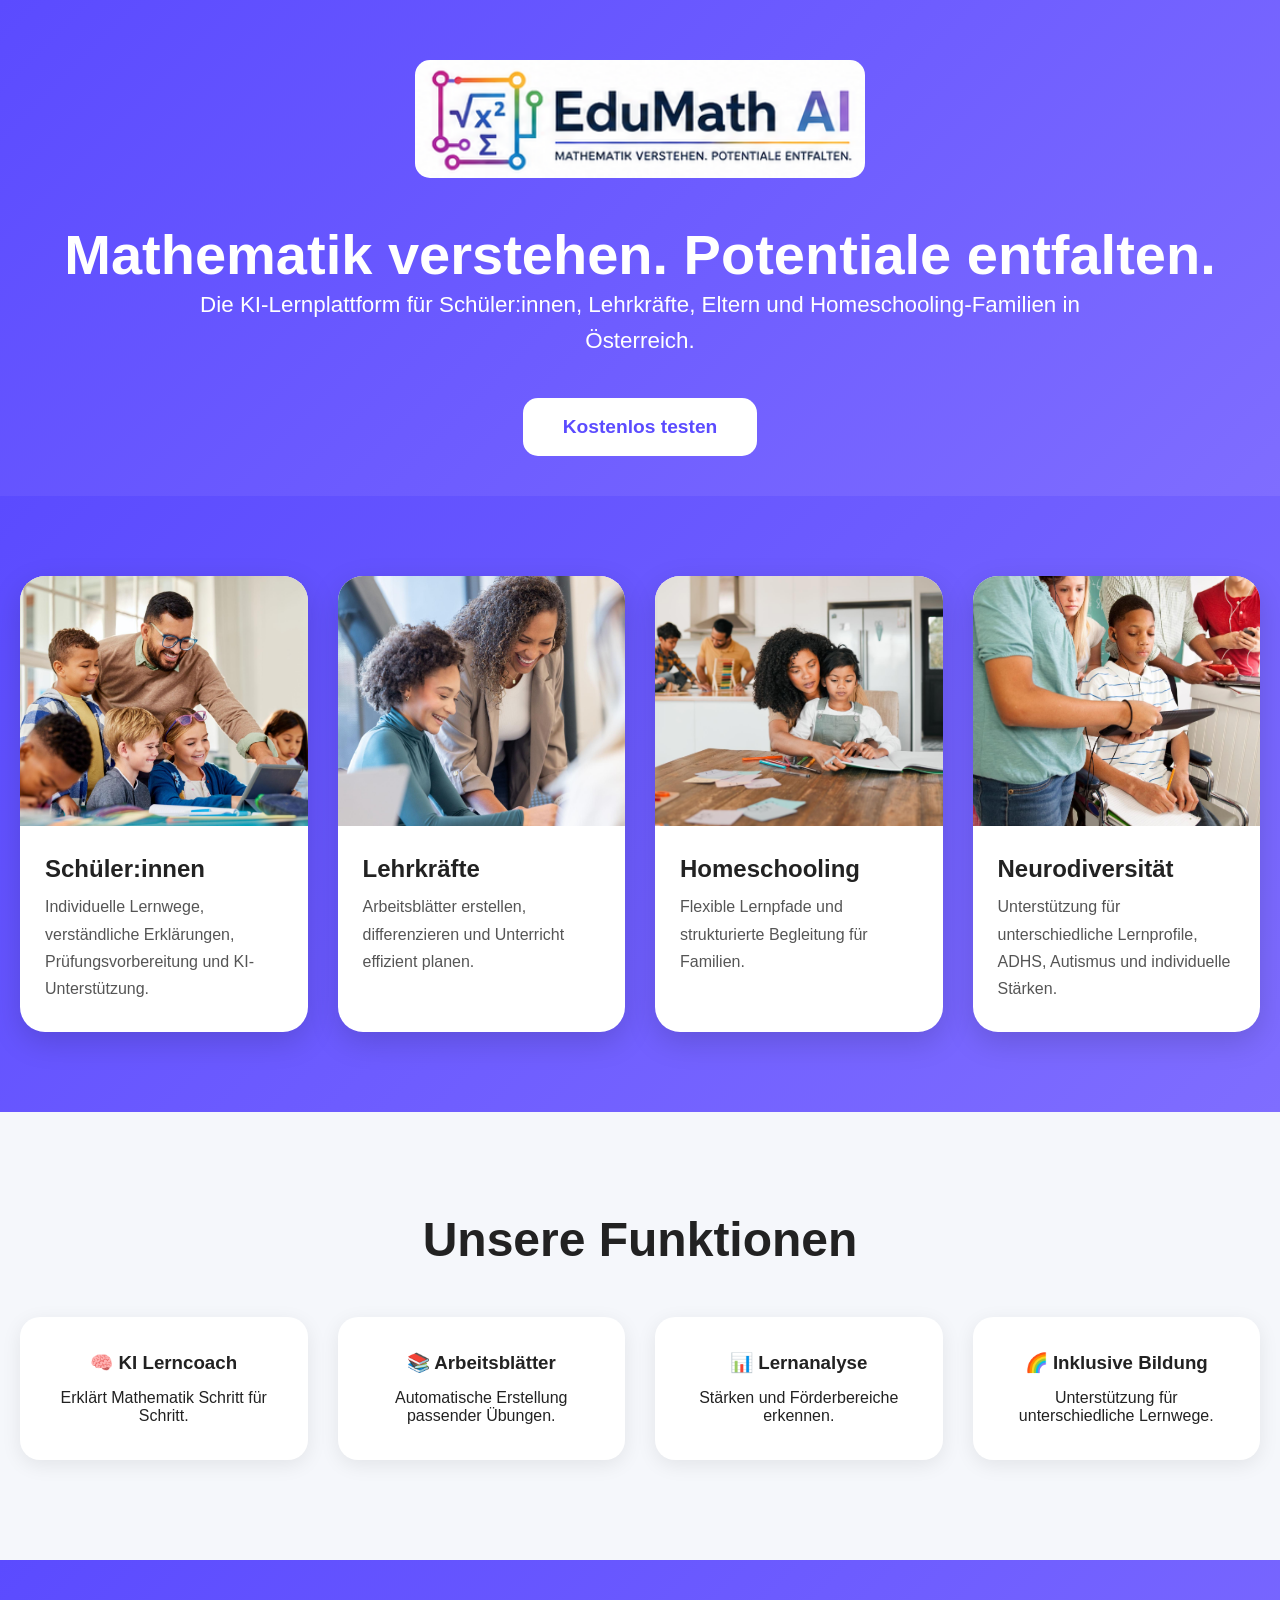
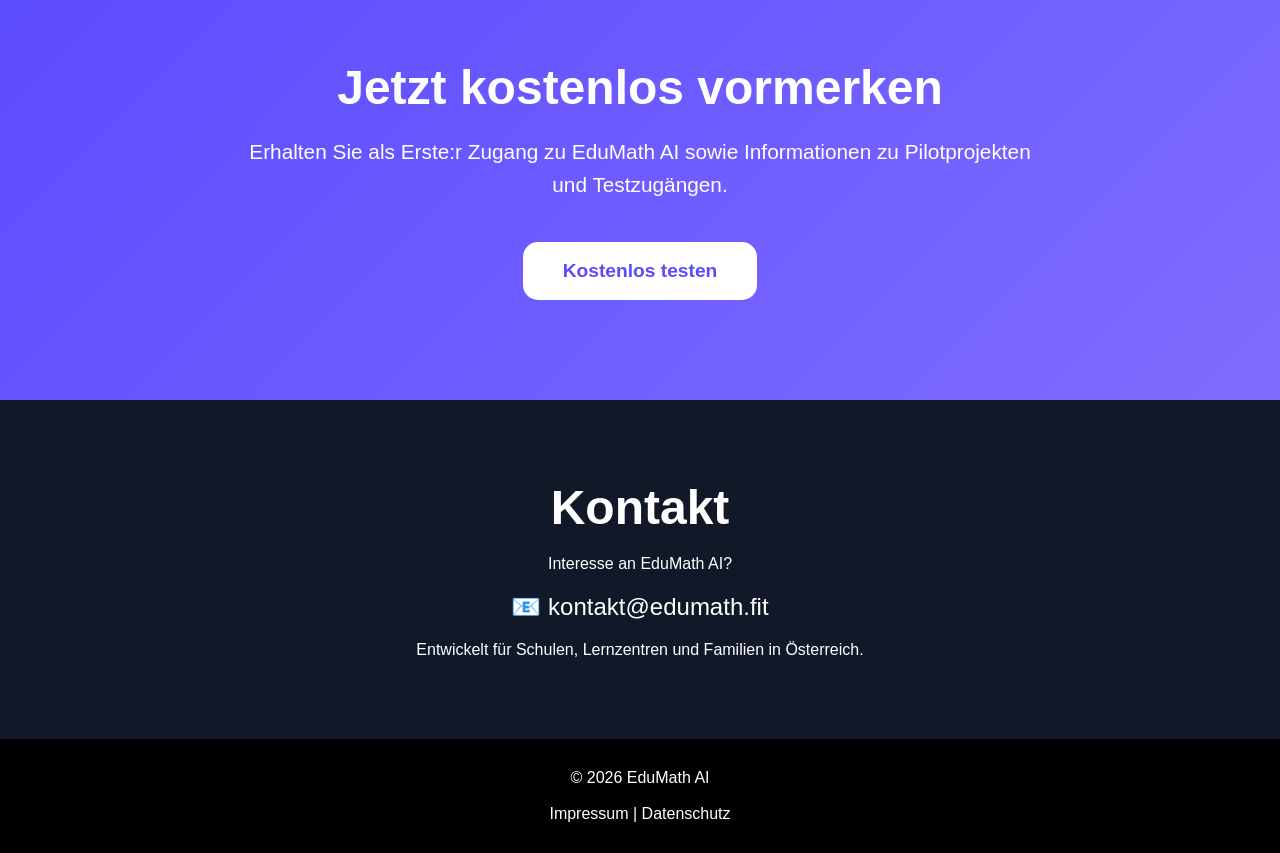
==== index.html @ c738f291 "Add CTA styles to index.html Add styles for call-to-action section with gradient background." ====
<!DOCTYPE html>
<html lang="de">
<head>
<meta charset="UTF-8">
<meta name="viewport" content="width=device-width, initial-scale=1.0">

<title>EduMath AI</title>

<style>
*{
margin:0;
padding:0;
box-sizing:border-box;
}

body{
font-family:Arial,sans-serif;
background:#f5f7fb;
color:#222;
}
<nav class="navbar">
<div class="nav-logo">EduMath AI</div>

<div class="nav-links">
<a href="#zielgruppen">Zielgruppen</a>
<a href="#funktionen">Funktionen</a>
<a href="#kontakt">Kontakt</a>
</div>
</nav>
  .navbar{
position:sticky;
top:0;
z-index:1000;
display:flex;
justify-content:space-between;
align-items:center;
padding:20px 40px;
background:white;
box-shadow:0 2px 10px rgba(0,0,0,.08);
}

.nav-logo{
font-size:1.5rem;
font-weight:bold;
color:#5b4bff;
}

.nav-links{
display:flex;
gap:30px;
}

.nav-links a{
text-decoration:none;
color:#222;
font-weight:bold;
}

.nav-links a:hover{
color:#5b4bff;
}
.hero{
background:linear-gradient(135deg,#5b4bff,#7f6dff);
padding:60px 20px 40px;
text-align:center;
color:white;
}

.hero img{
max-width:450px;
width:80%;
margin-bottom:40px;
border-radius:15px;
}

.hero h1{
    font-size:3.5rem;
    max-width:1200px;
    margin:auto;
}

.hero p{
font-size:1.4rem;
max-width:900px;
margin:auto;
margin-bottom:40px;
line-height:1.6;
}

.button{
display:inline-block;
background:white;
color:#5b4bff;
padding:18px 40px;
border-radius:15px;
text-decoration:none;
font-weight:bold;
font-size:1.2rem;
}

.audiences{
background:linear-gradient(135deg,#5b4bff,#7f6dff);
padding:80px 20px;
}

.audiences h2{
text-align:center;
color:white;
font-size:3rem;
margin-bottom:50px;
}

.audience-grid{
display:grid;
grid-template-columns:repeat(auto-fit,minmax(280px,1fr));
gap:30px;
max-width:1400px;
margin:auto;
}

.card{
background:white;
border-radius:25px;
overflow:hidden;
box-shadow:0 10px 30px rgba(0,0,0,.15);
}

.card img{
width:100%;
height:250px;
object-fit:cover;
}

.card h3{
padding:25px 25px 10px;
font-size:1.5rem;
}

.card p{
padding:0 25px 30px;
line-height:1.7;
color:#555;
}

.features{
padding:100px 20px;
max-width:1400px;
margin:auto;
}

.features h2{
text-align:center;
font-size:3rem;
margin-bottom:50px;
}

.feature-grid{
display:grid;
grid-template-columns:repeat(auto-fit,minmax(250px,1fr));
gap:30px;
}

.feature{
background:white;
padding:35px;
border-radius:20px;
box-shadow:0 5px 20px rgba(0,0,0,.08);
text-align:center;
}

.feature h3{
margin-bottom:15px;
}
.cta{
background:linear-gradient(135deg,#5b4bff,#7f6dff);
padding:100px 20px;
text-align:center;
color:white;
}

.cta h2{
font-size:3rem;
margin-bottom:20px;
}

.cta p{
max-width:800px;
margin:auto;
margin-bottom:40px;
font-size:1.3rem;
line-height:1.6;
}
.contact{
background:#111827;
color:white;
padding:80px 20px;
text-align:center;
}

.contact h2{
font-size:3rem;
margin-bottom:20px;
}

footer{
background:black;
color:white;
text-align:center;
padding:30px;
}
</style>

</head>

<body>

<section class="hero">

<img src="logo.png" alt="EduMath AI">

<h1>Mathematik verstehen. Potentiale entfalten.</h1>

<p>
Die KI-Lernplattform für Schüler:innen, Lehrkräfte,
Eltern und Homeschooling-Familien in Österreich.
</p>

<a href="#" class="button">
Kostenlos testen
</a>

</section>

<section id="zielgruppen" class="audiences">

<div class="audience-grid">

<div class="card">
<img src="students.jpg" alt="">
<h3>Schüler:innen</h3>
<p>
Individuelle Lernwege, verständliche Erklärungen,
Prüfungsvorbereitung und KI-Unterstützung.
</p>
</div>

<div class="card">
<img src="teacher.jpg" alt="">
<h3>Lehrkräfte</h3>
<p>
Arbeitsblätter erstellen, differenzieren und
Unterricht effizient planen.
</p>
</div>

<div class="card">
<img src="homeschool.jpg" alt="">
<h3>Homeschooling</h3>
<p>
Flexible Lernpfade und strukturierte Begleitung
für Familien.
</p>
</div>

<div class="card">
<img src="neurodiversity.jpg" alt="">
<h3>Neurodiversität</h3>
<p>
Unterstützung für unterschiedliche Lernprofile,
ADHS, Autismus und individuelle Stärken.
</p>
</div>

</div>

</section>

<section class="features">

<h2>Unsere Funktionen</h2>

<div class="feature-grid">

<div class="feature">
<h3>🧠 KI Lerncoach</h3>
<p>
Erklärt Mathematik Schritt für Schritt.
</p>
</div>

<div class="feature">
<h3>📚 Arbeitsblätter</h3>
<p>
Automatische Erstellung passender Übungen.
</p>
</div>

<div class="feature">
<h3>📊 Lernanalyse</h3>
<p>
Stärken und Förderbereiche erkennen.
</p>
</div>

<div class="feature">
<h3>🌈 Inklusive Bildung</h3>
<p>
Unterstützung für unterschiedliche Lernwege.
</p>
</div>

</div>

</section>

</section>

<section class="cta">

<h2>Jetzt kostenlos vormerken</h2>

<p>
Erhalten Sie als Erste:r Zugang zu EduMath AI sowie Informationen zu Pilotprojekten und Testzugängen.
</p>

<a href="mailto:kontakt@edumath.fit" class="button">
Kostenlos testen
</a>

</section>

<section class="contact">

<h2>Kontakt</h2>

<p>
Interesse an EduMath AI?
</p>

<p style="margin-top:20px;font-size:1.5rem;">
📧 kontakt@edumath.fit
</p>

<p style="margin-top:20px;">
Entwickelt für Schulen, Lernzentren und Familien in Österreich.
</p>

</section>

<footer>

<p>© 2026 EduMath AI</p>

<br>

<p>
Impressum | Datenschutz
</p>

</footer>
</body>
</html>
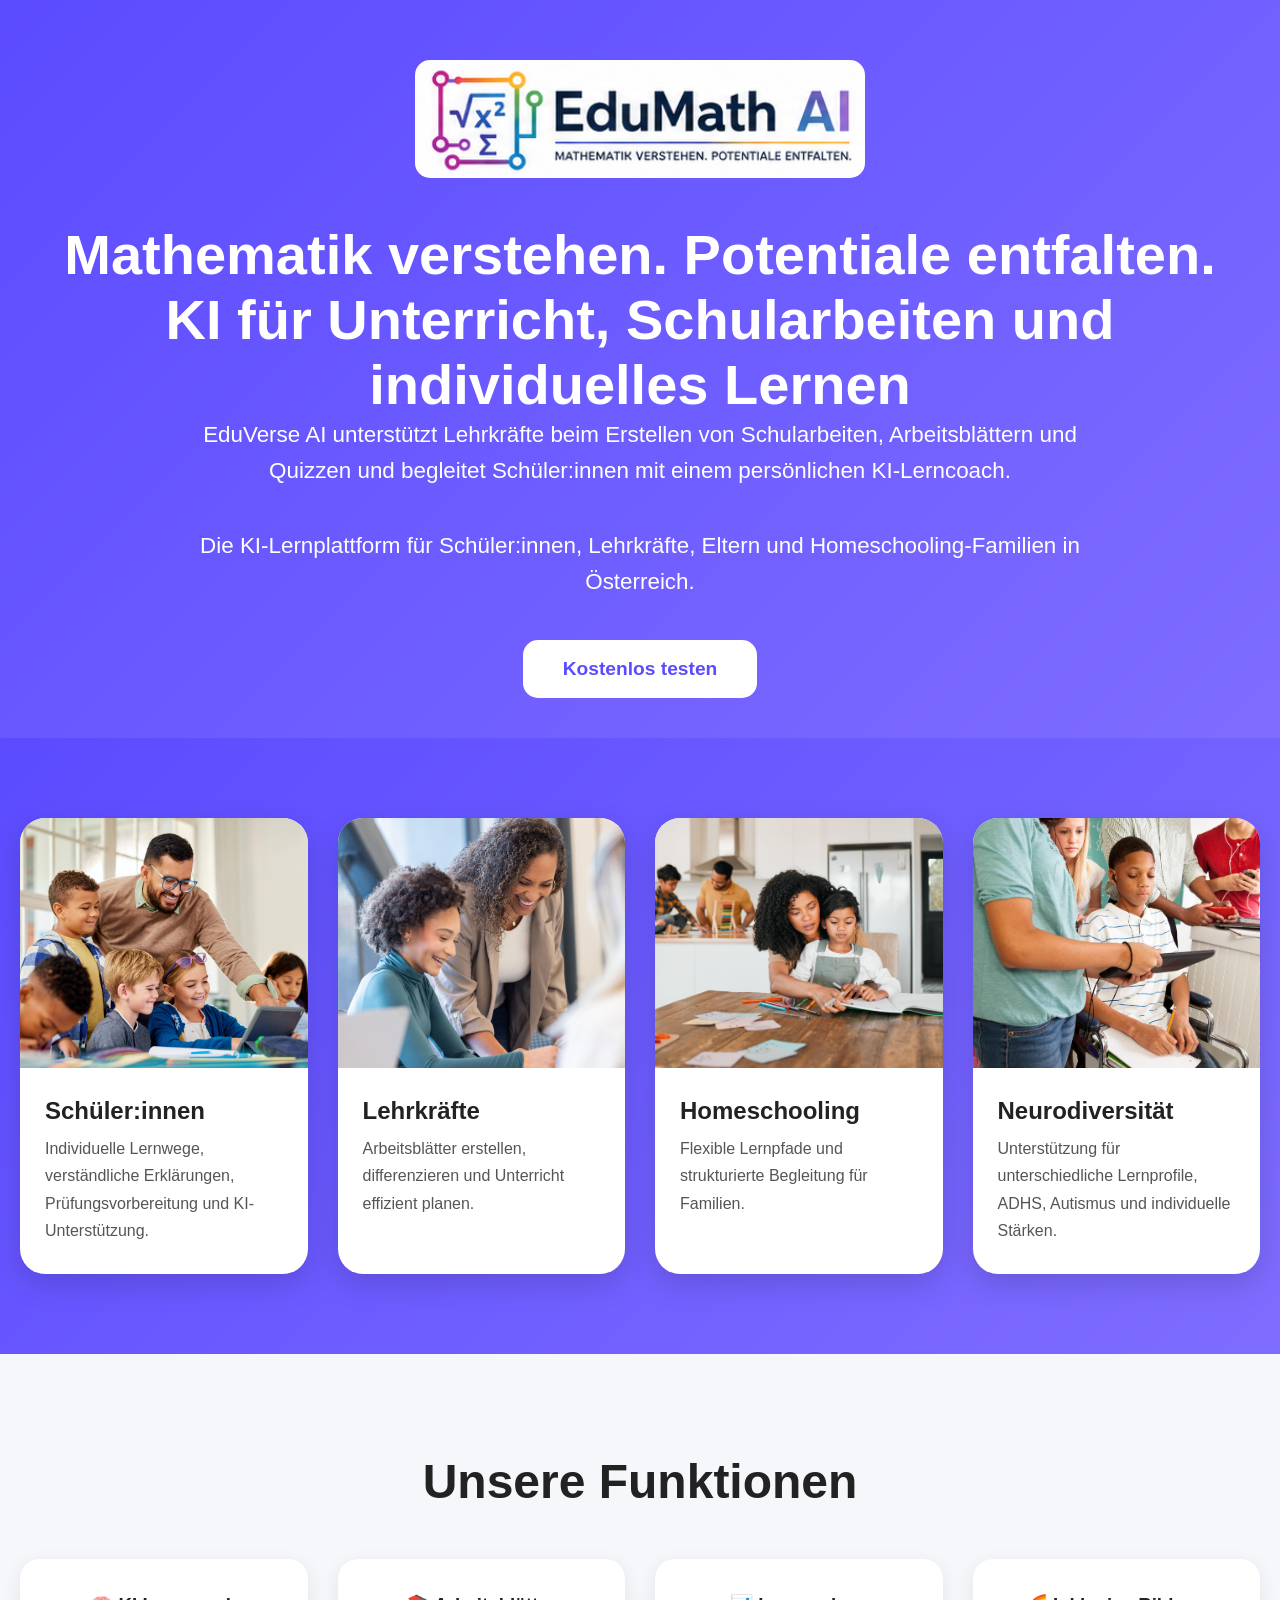
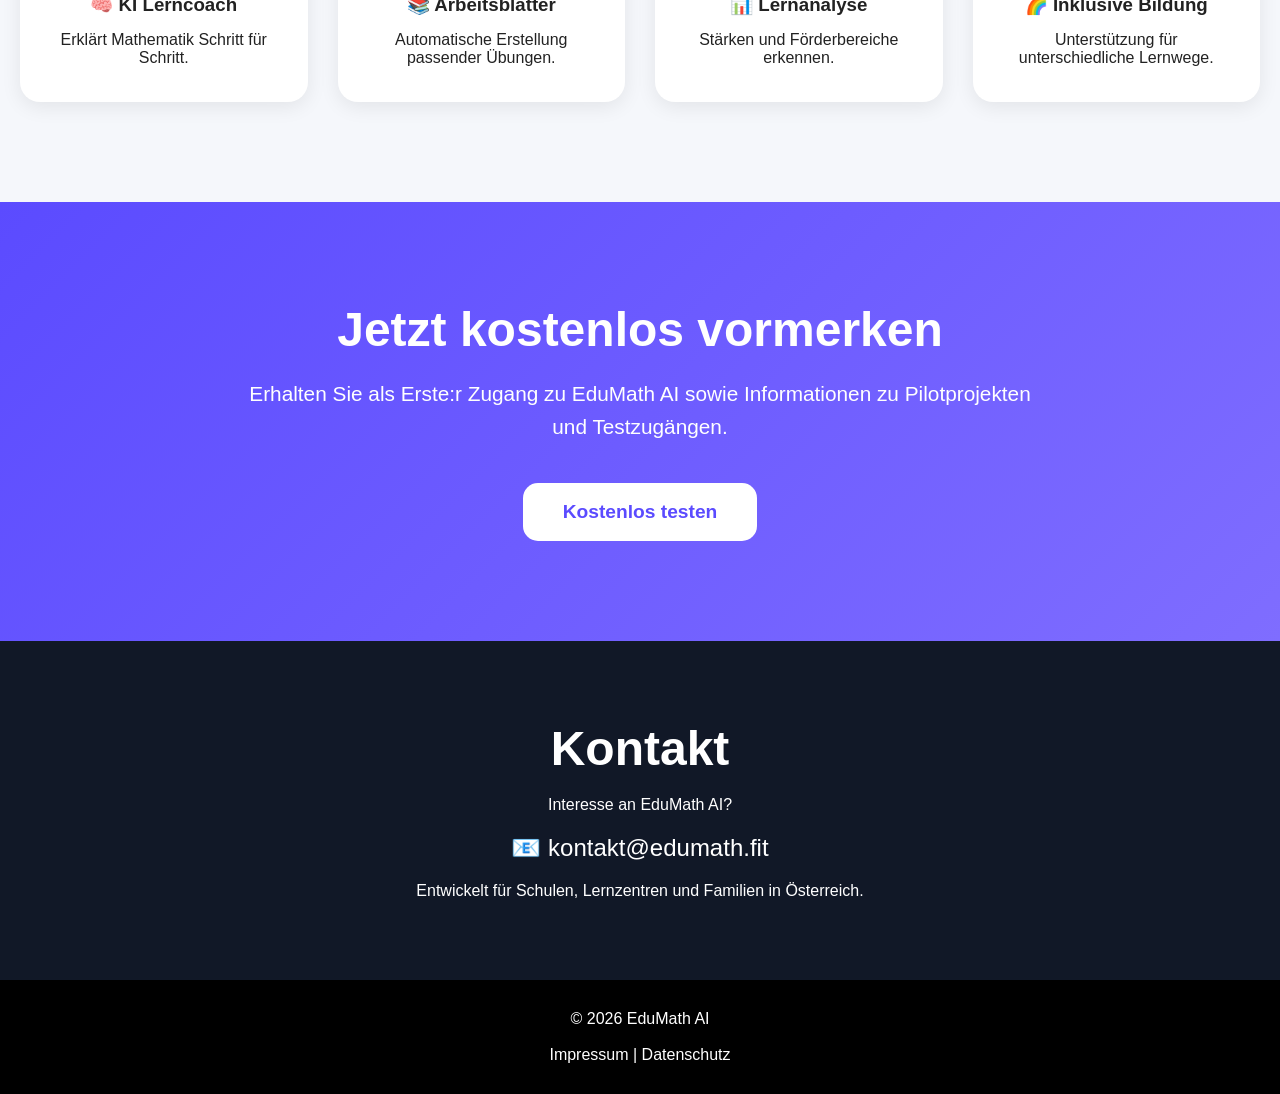
==== commit 67ff662a: "Enhance content in index.html for EduVerse AI Added additional headings and paragraphs to describe E" ====
--- a/index.html
+++ b/index.html
@@ -219,7 +219,13 @@
 <img src="logo.png" alt="EduMath AI">
 
 <h1>Mathematik verstehen. Potentiale entfalten.</h1>
-
+<h1>KI für Unterricht, Schularbeiten und individuelles Lernen</h1>
+
+<p>
+EduVerse AI unterstützt Lehrkräfte beim Erstellen von
+Schularbeiten, Arbeitsblättern und Quizzen und begleitet
+Schüler:innen mit einem persönlichen KI-Lerncoach.
+</p>
 <p>
 Die KI-Lernplattform für Schüler:innen, Lehrkräfte,
 Eltern und Homeschooling-Familien in Österreich.
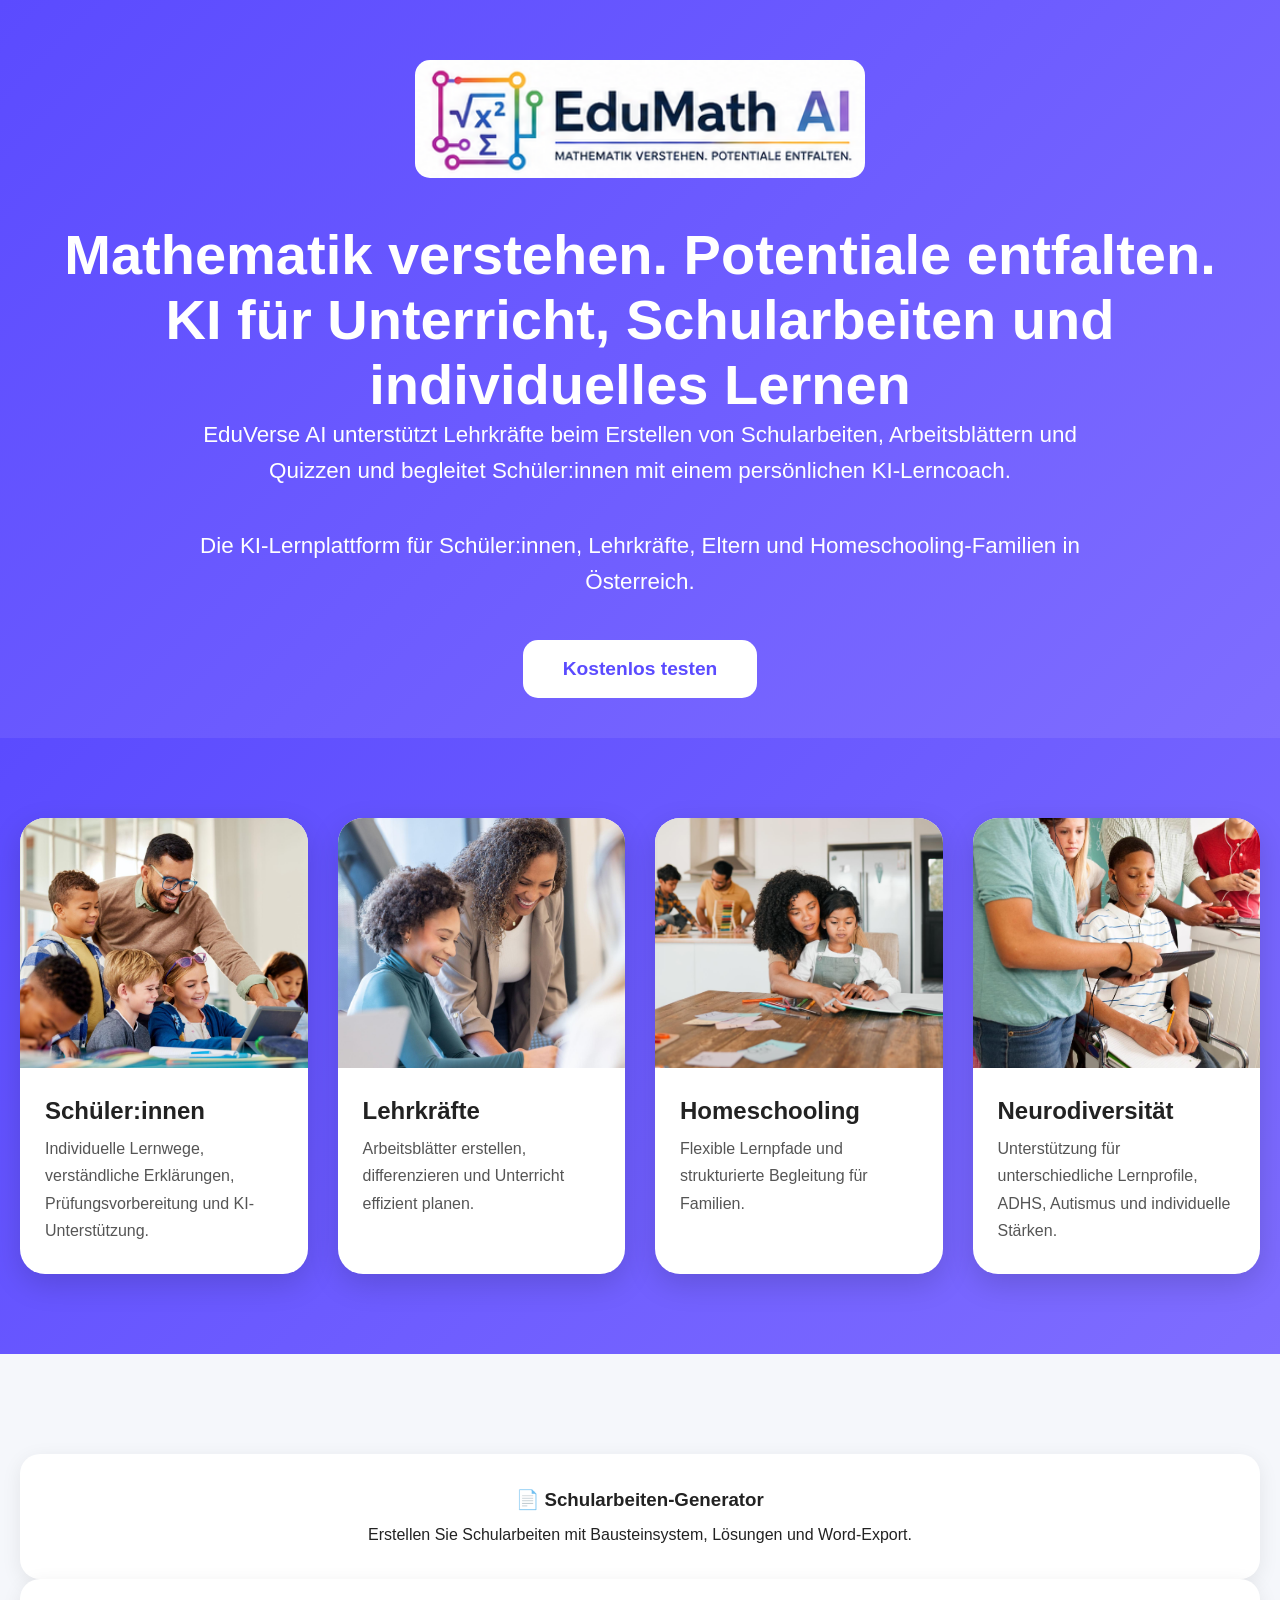
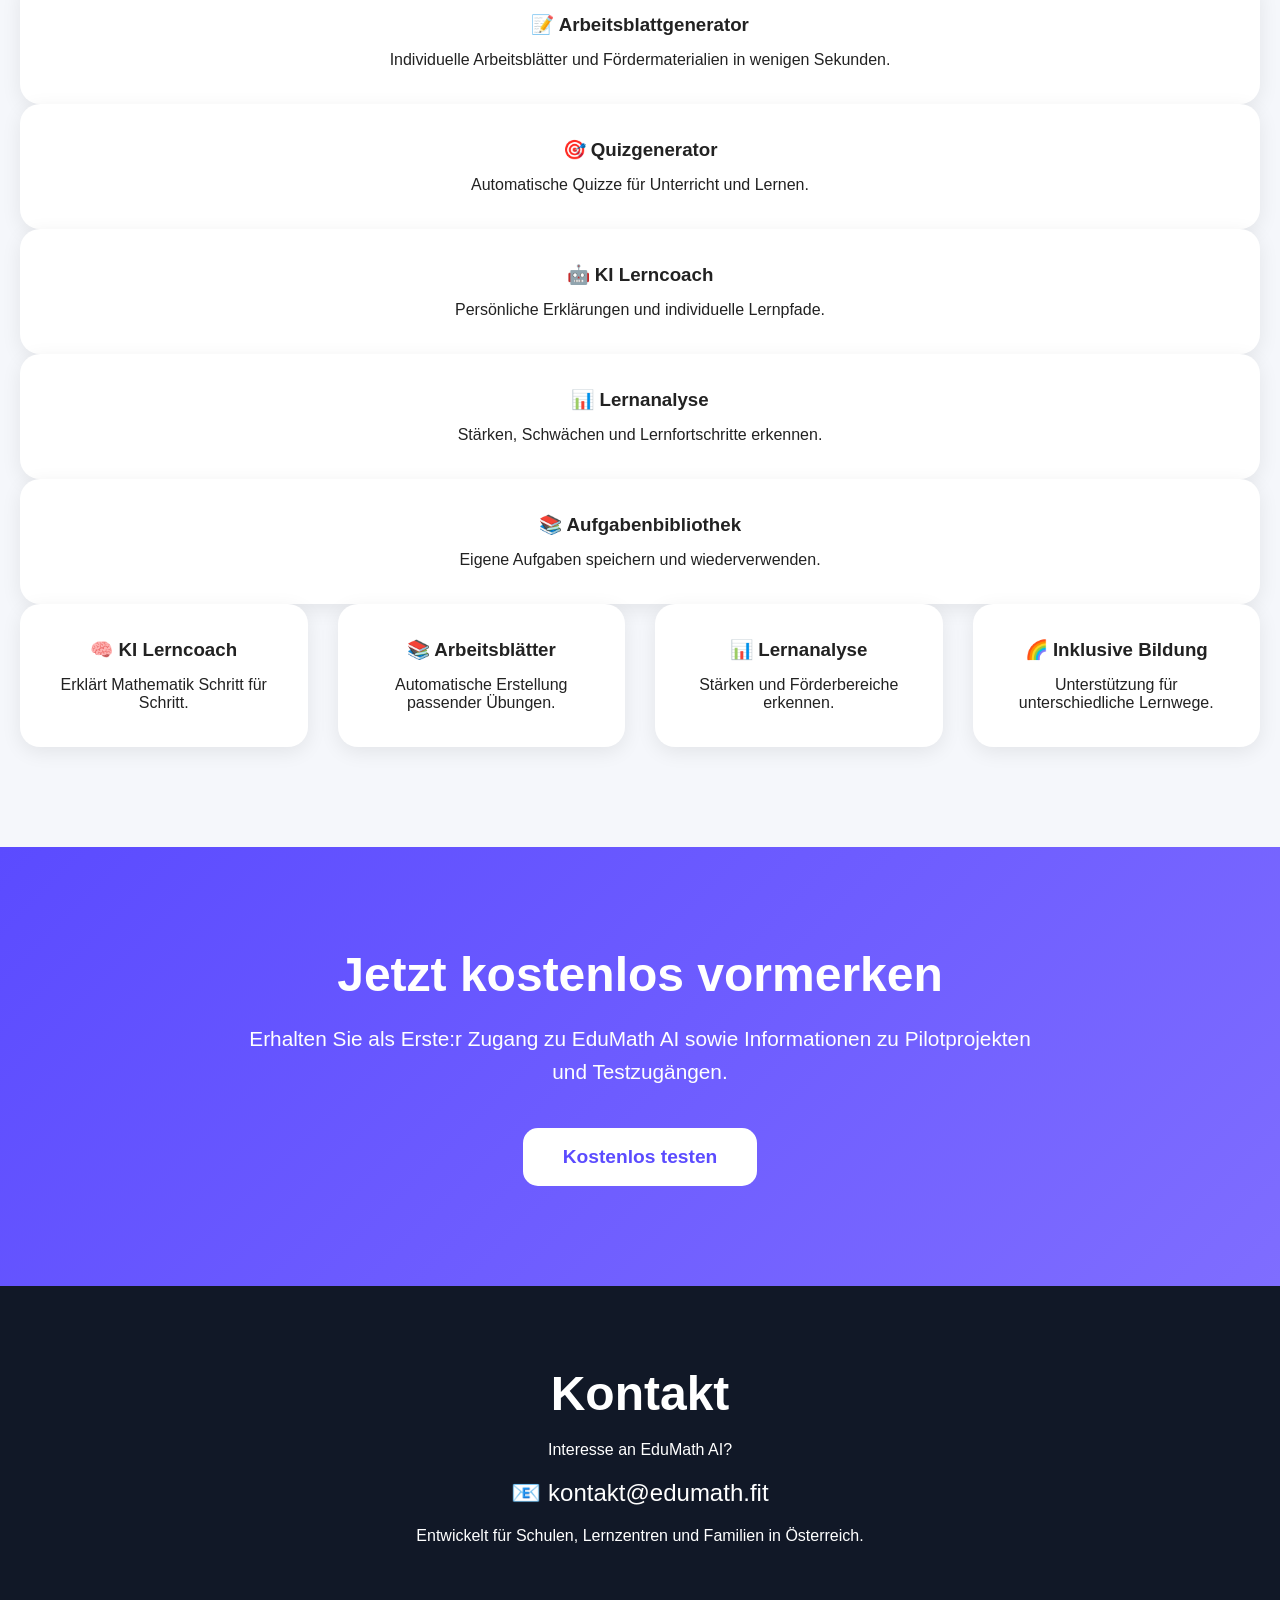
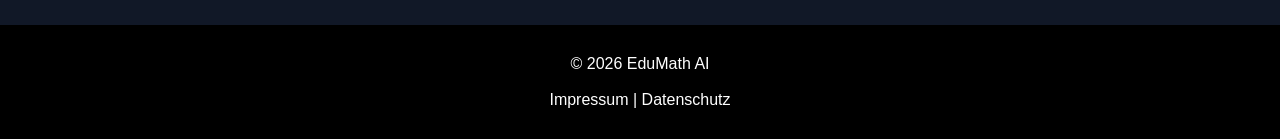
==== commit 70a13d21: "Add feature sections for educational tools Added multiple features sections with descriptions for ed" ====
--- a/index.html
+++ b/index.html
@@ -283,7 +283,49 @@
 
 <section class="features">
 
-<h2>Unsere Funktionen</h2>
+<div class="feature">
+<h3>📄 Schularbeiten-Generator</h3>
+<p>
+Erstellen Sie Schularbeiten mit Bausteinsystem,
+Lösungen und Word-Export.
+</p>
+</div>
+
+<div class="feature">
+<h3>📝 Arbeitsblattgenerator</h3>
+<p>
+Individuelle Arbeitsblätter und Fördermaterialien
+in wenigen Sekunden.
+</p>
+</div>
+
+<div class="feature">
+<h3>🎯 Quizgenerator</h3>
+<p>
+Automatische Quizze für Unterricht und Lernen.
+</p>
+</div>
+
+<div class="feature">
+<h3>🤖 KI Lerncoach</h3>
+<p>
+Persönliche Erklärungen und individuelle Lernpfade.
+</p>
+</div>
+
+<div class="feature">
+<h3>📊 Lernanalyse</h3>
+<p>
+Stärken, Schwächen und Lernfortschritte erkennen.
+</p>
+</div>
+
+<div class="feature">
+<h3>📚 Aufgabenbibliothek</h3>
+<p>
+Eigene Aufgaben speichern und wiederverwenden.
+</p>
+</div>
 
 <div class="feature-grid">
 
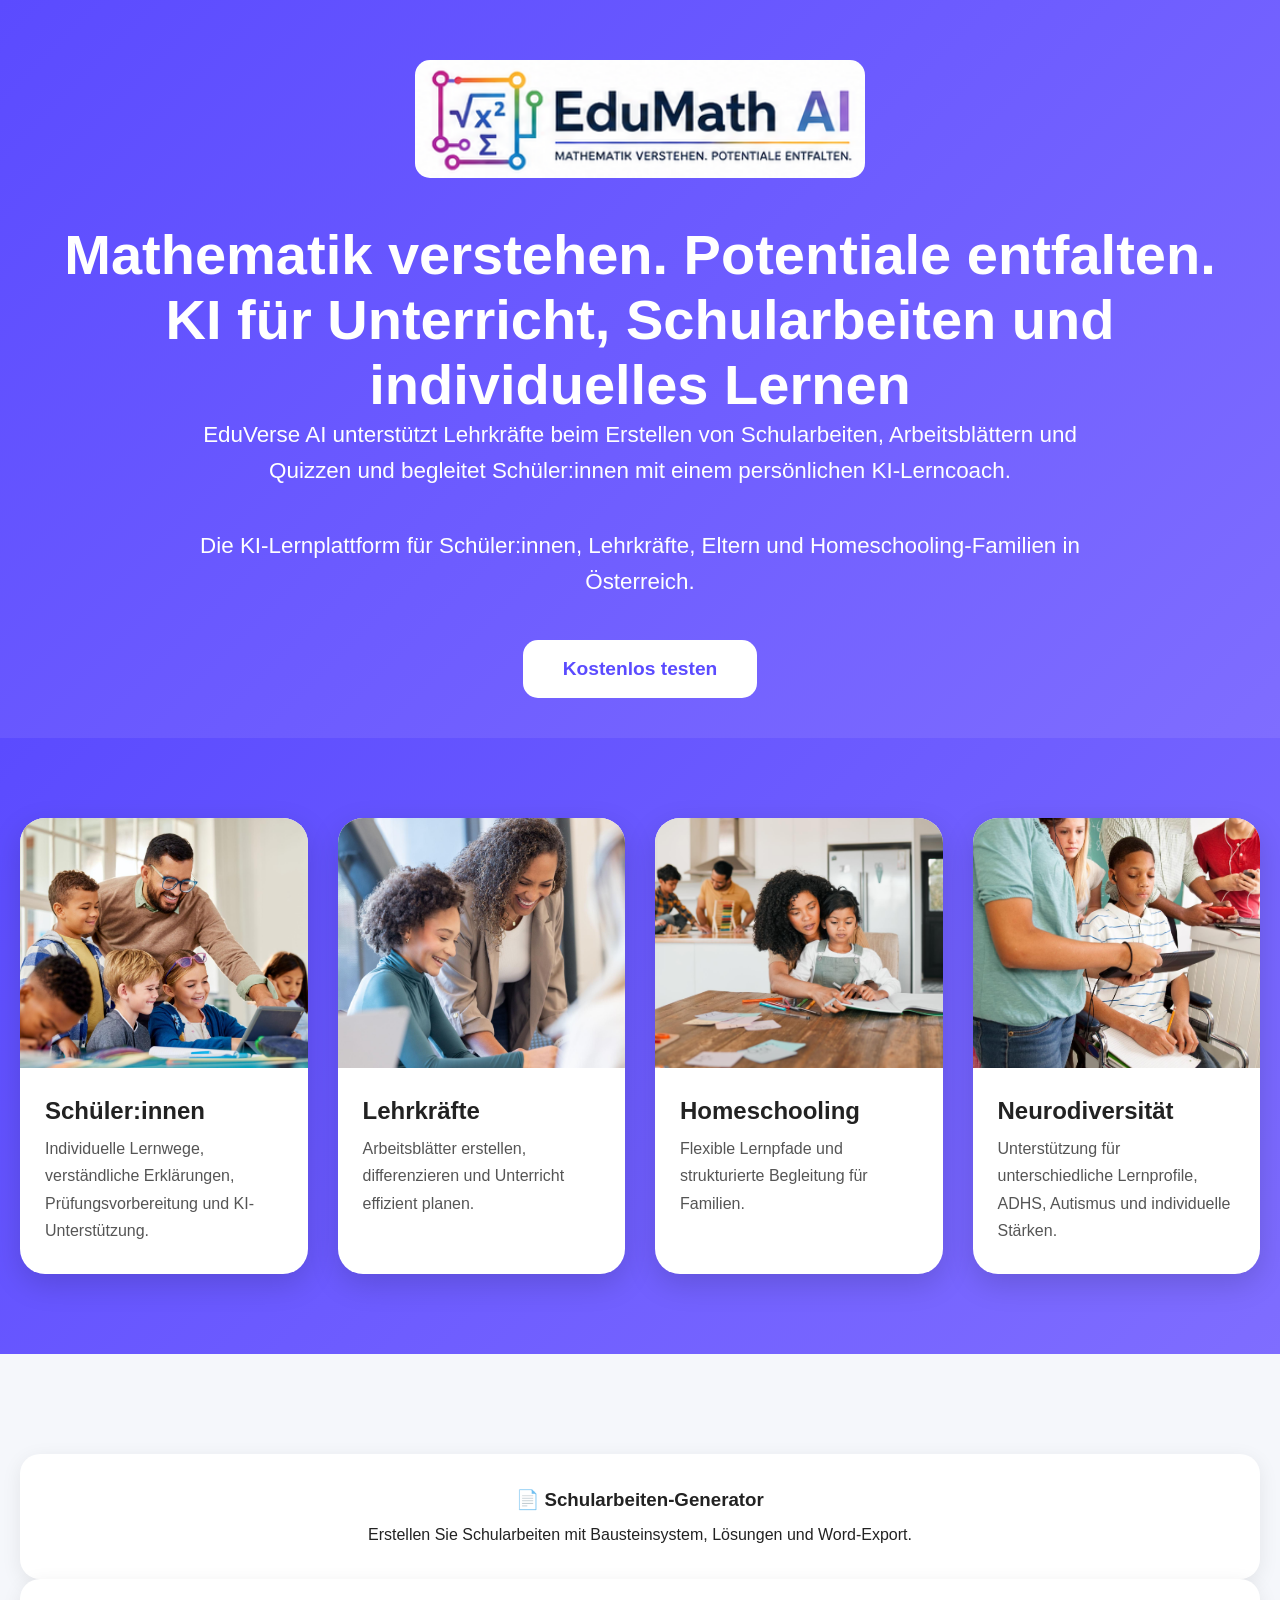
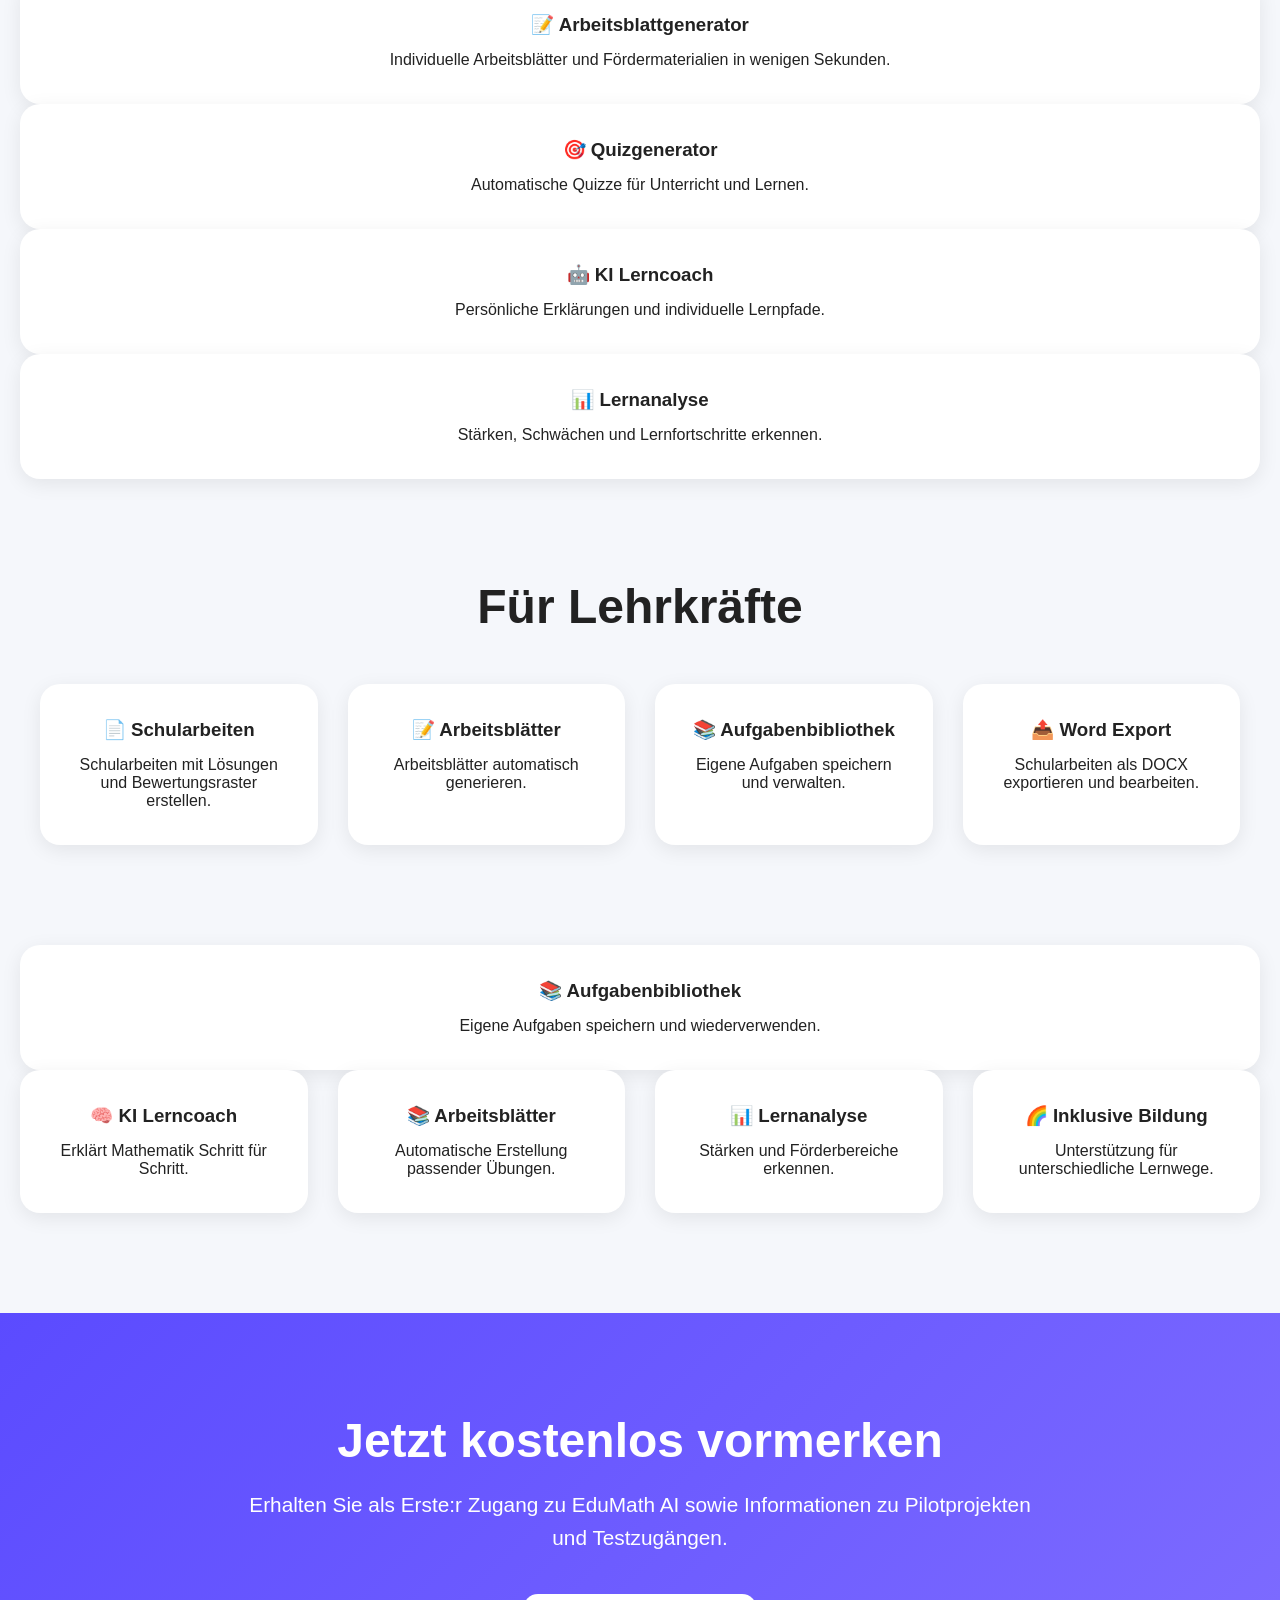
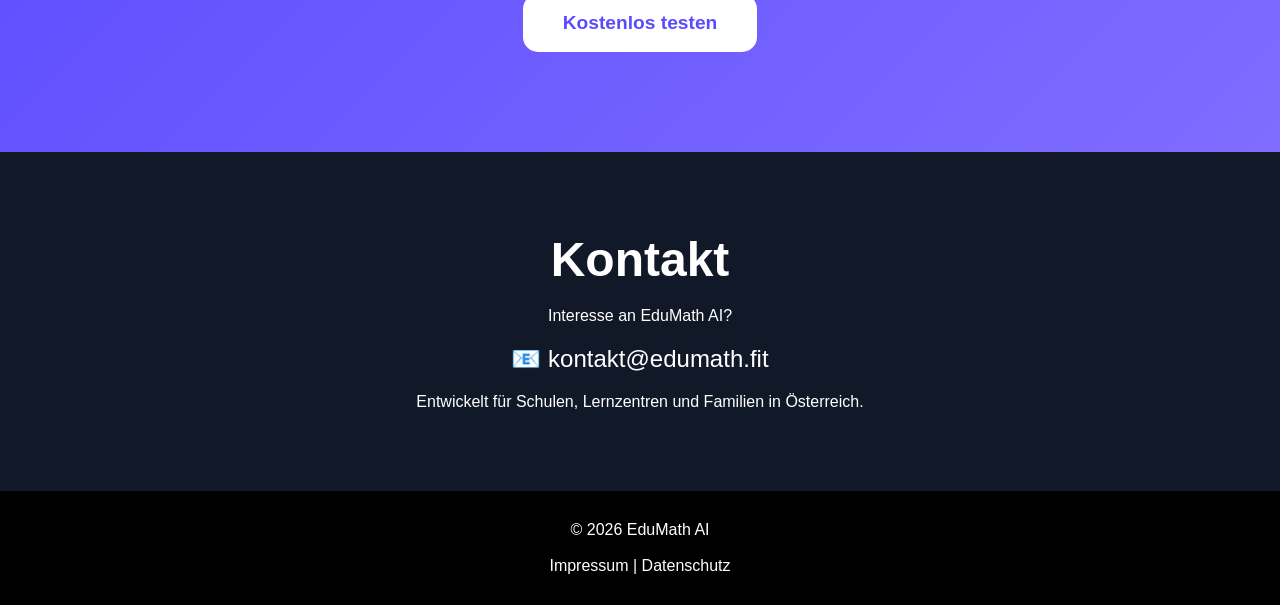
==== commit 49526dbf: "Add features section for teachers in index.html" ====
--- a/index.html
+++ b/index.html
@@ -319,7 +319,35 @@
 Stärken, Schwächen und Lernfortschritte erkennen.
 </p>
 </div>
-
+<section class="features">
+
+<h2>Für Lehrkräfte</h2>
+
+<div class="feature-grid">
+
+<div class="feature">
+<h3>📄 Schularbeiten</h3>
+<p>Schularbeiten mit Lösungen und Bewertungsraster erstellen.</p>
+</div>
+
+<div class="feature">
+<h3>📝 Arbeitsblätter</h3>
+<p>Arbeitsblätter automatisch generieren.</p>
+</div>
+
+<div class="feature">
+<h3>📚 Aufgabenbibliothek</h3>
+<p>Eigene Aufgaben speichern und verwalten.</p>
+</div>
+
+<div class="feature">
+<h3>📤 Word Export</h3>
+<p>Schularbeiten als DOCX exportieren und bearbeiten.</p>
+</div>
+
+</div>
+
+</section>
 <div class="feature">
 <h3>📚 Aufgabenbibliothek</h3>
 <p>
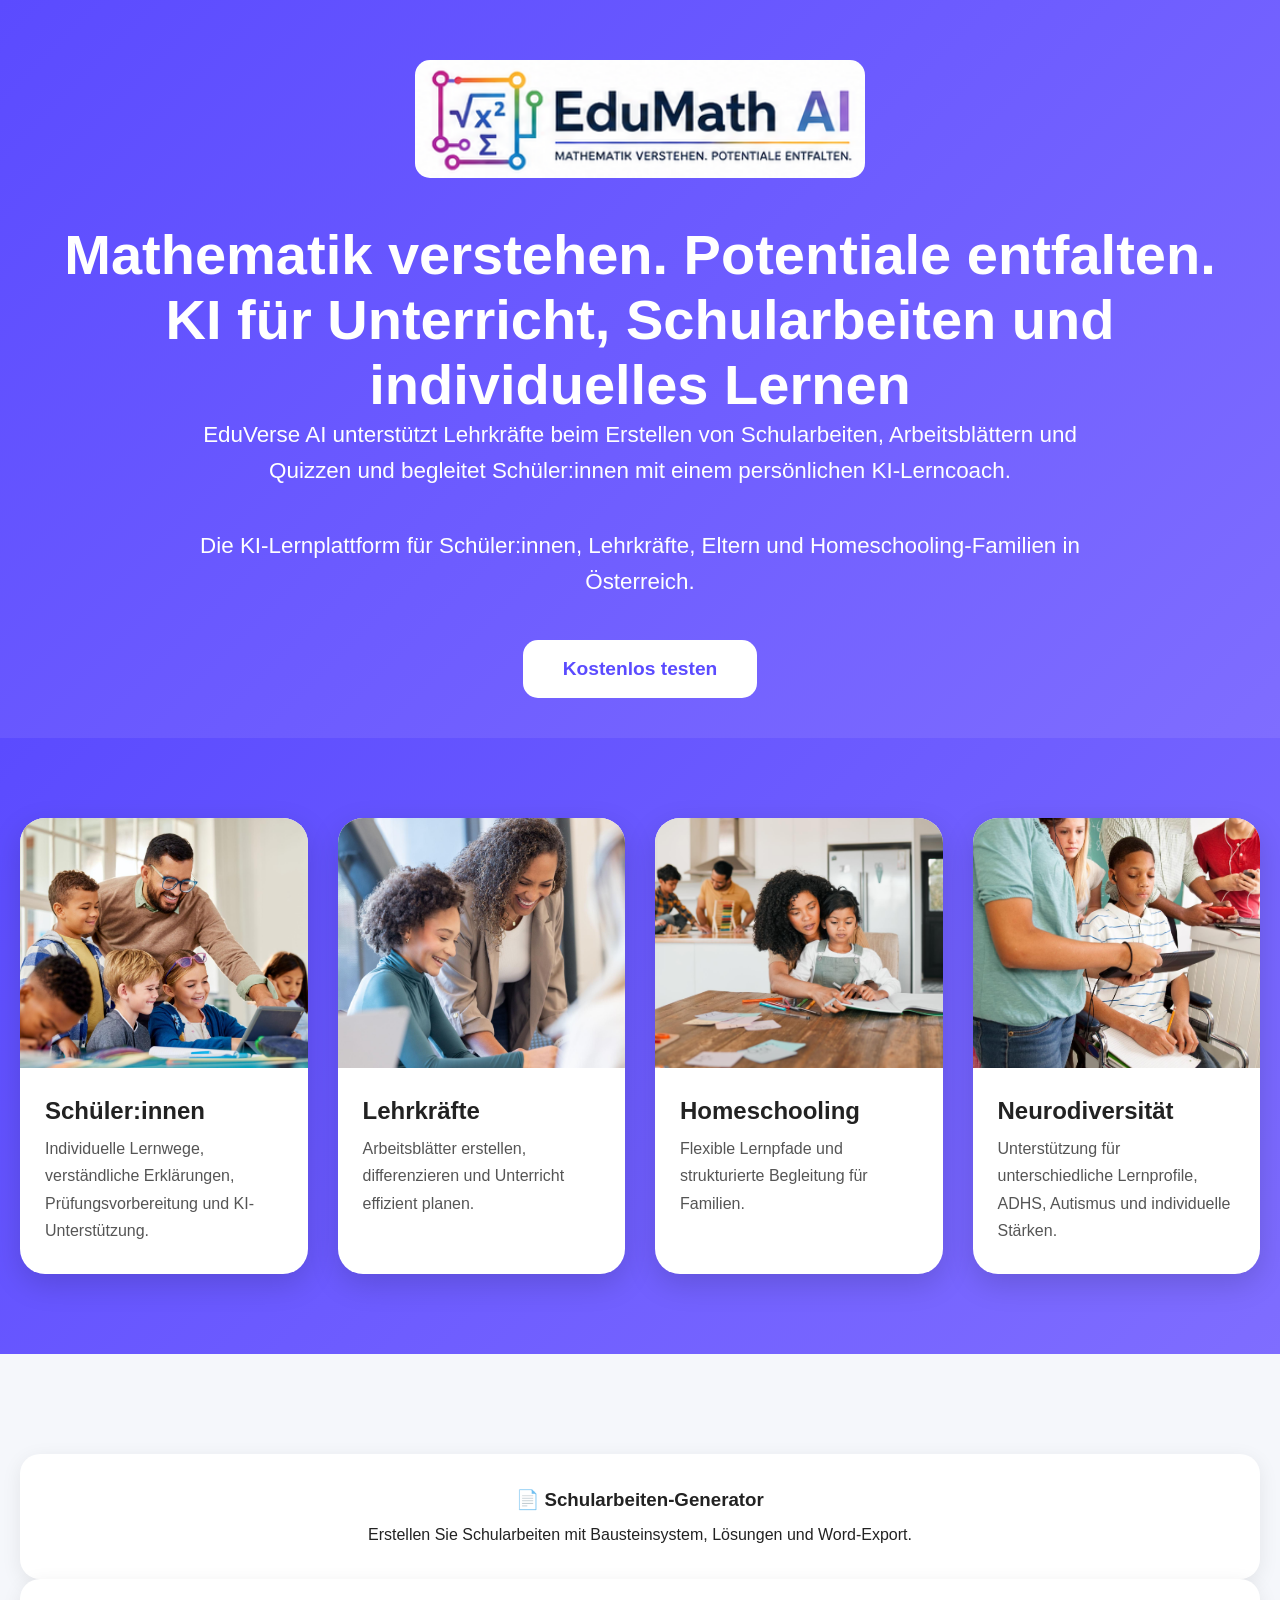
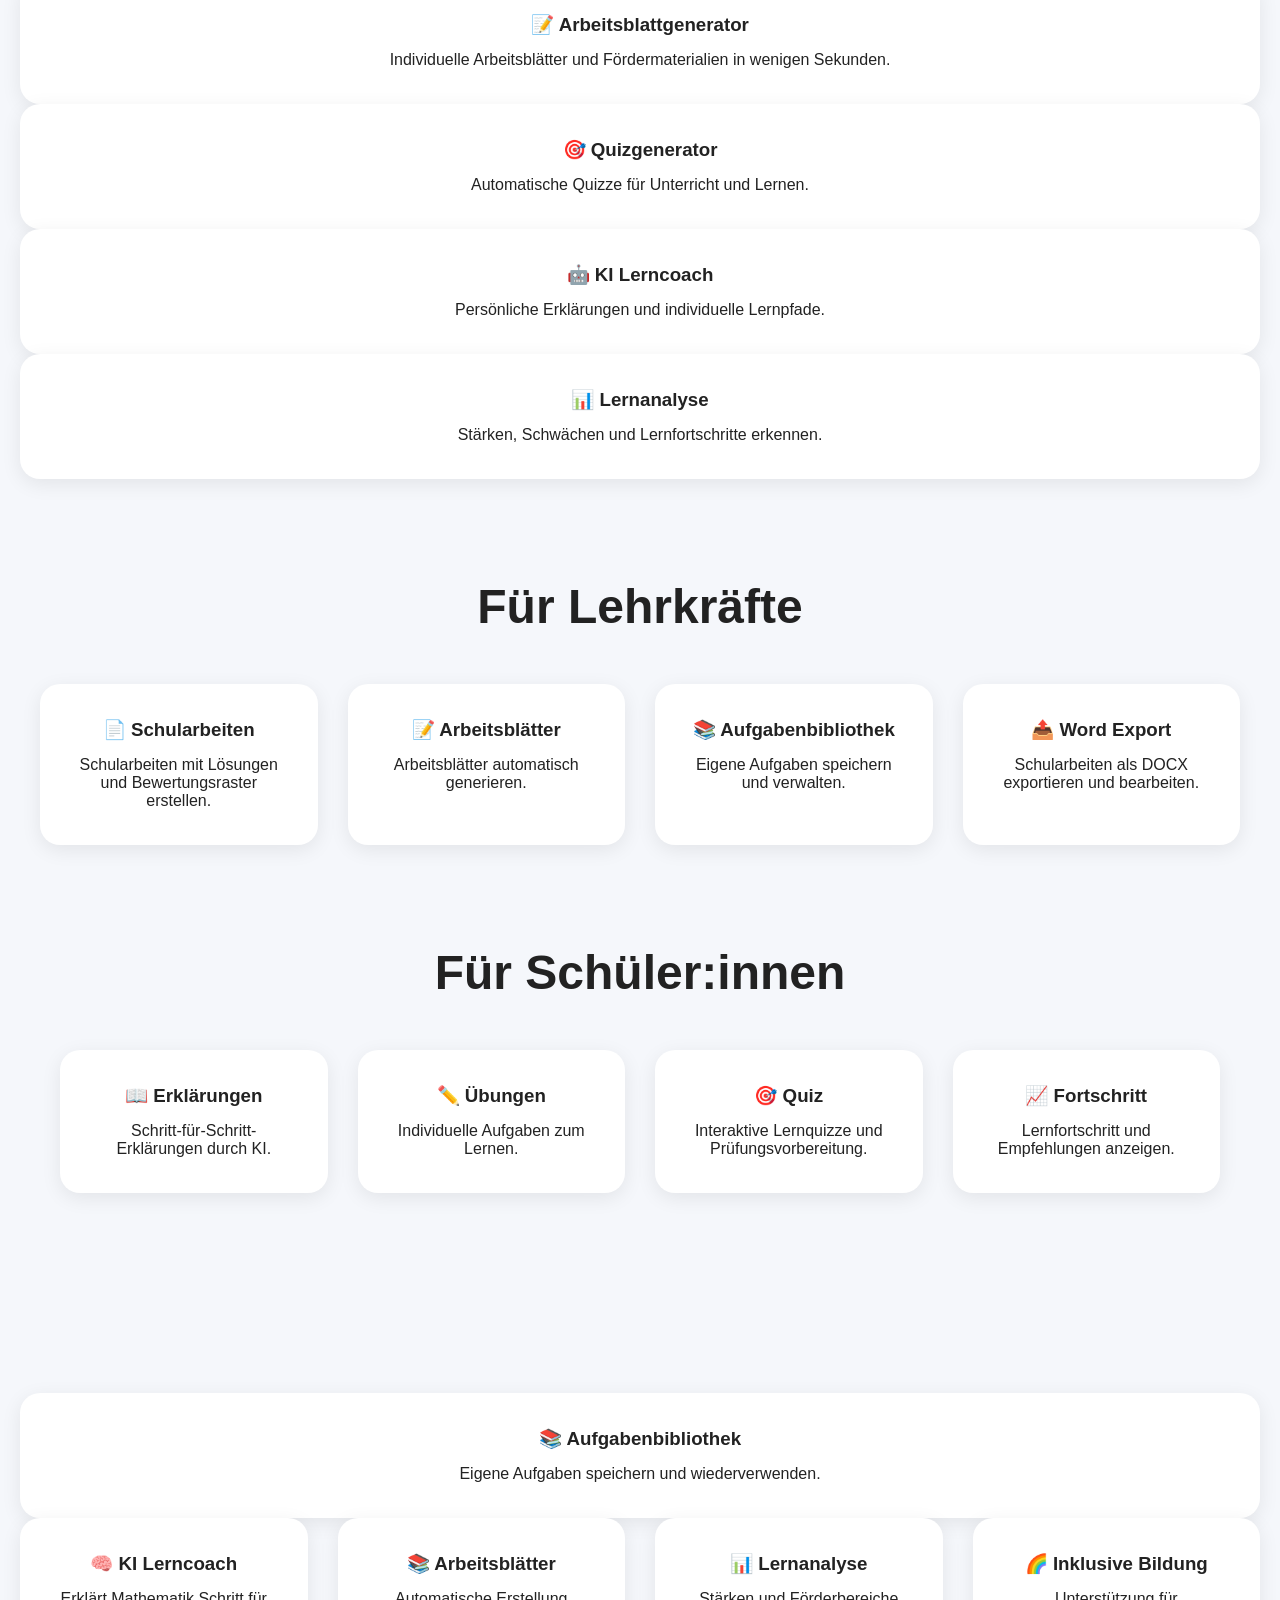
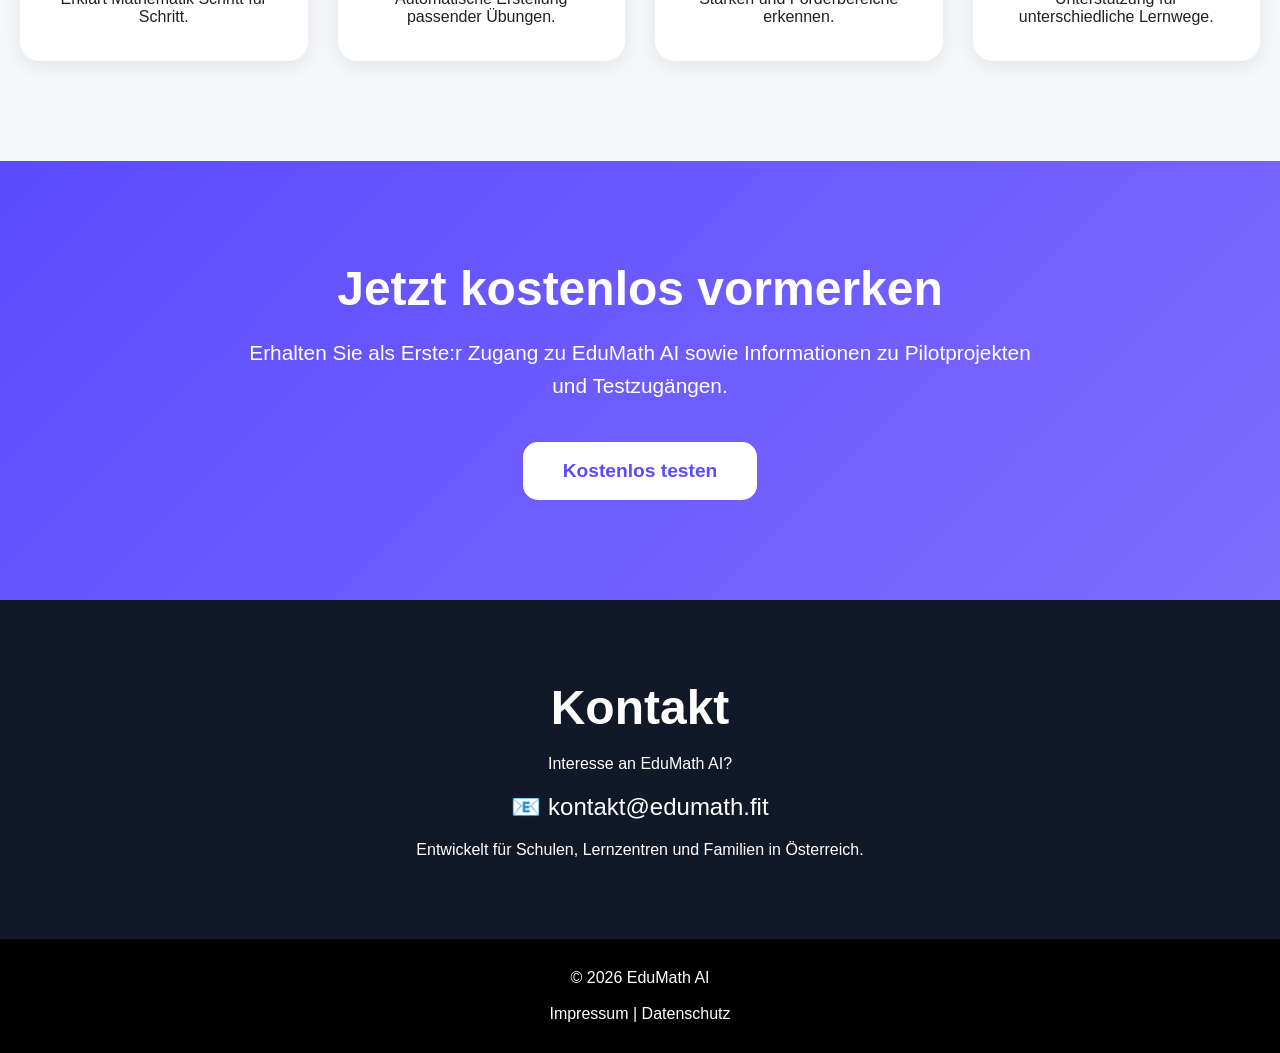
==== commit a20e532e: "Add features section for students in index.html" ====
--- a/index.html
+++ b/index.html
@@ -346,7 +346,35 @@
 </div>
 
 </div>
-
+<section class="features">
+
+<h2>Für Schüler:innen</h2>
+
+<div class="feature-grid">
+
+<div class="feature">
+<h3>📖 Erklärungen</h3>
+<p>Schritt-für-Schritt-Erklärungen durch KI.</p>
+</div>
+
+<div class="feature">
+<h3>✏️ Übungen</h3>
+<p>Individuelle Aufgaben zum Lernen.</p>
+</div>
+
+<div class="feature">
+<h3>🎯 Quiz</h3>
+<p>Interaktive Lernquizze und Prüfungsvorbereitung.</p>
+</div>
+
+<div class="feature">
+<h3>📈 Fortschritt</h3>
+<p>Lernfortschritt und Empfehlungen anzeigen.</p>
+</div>
+
+</div>
+
+</section>
 </section>
 <div class="feature">
 <h3>📚 Aufgabenbibliothek</h3>
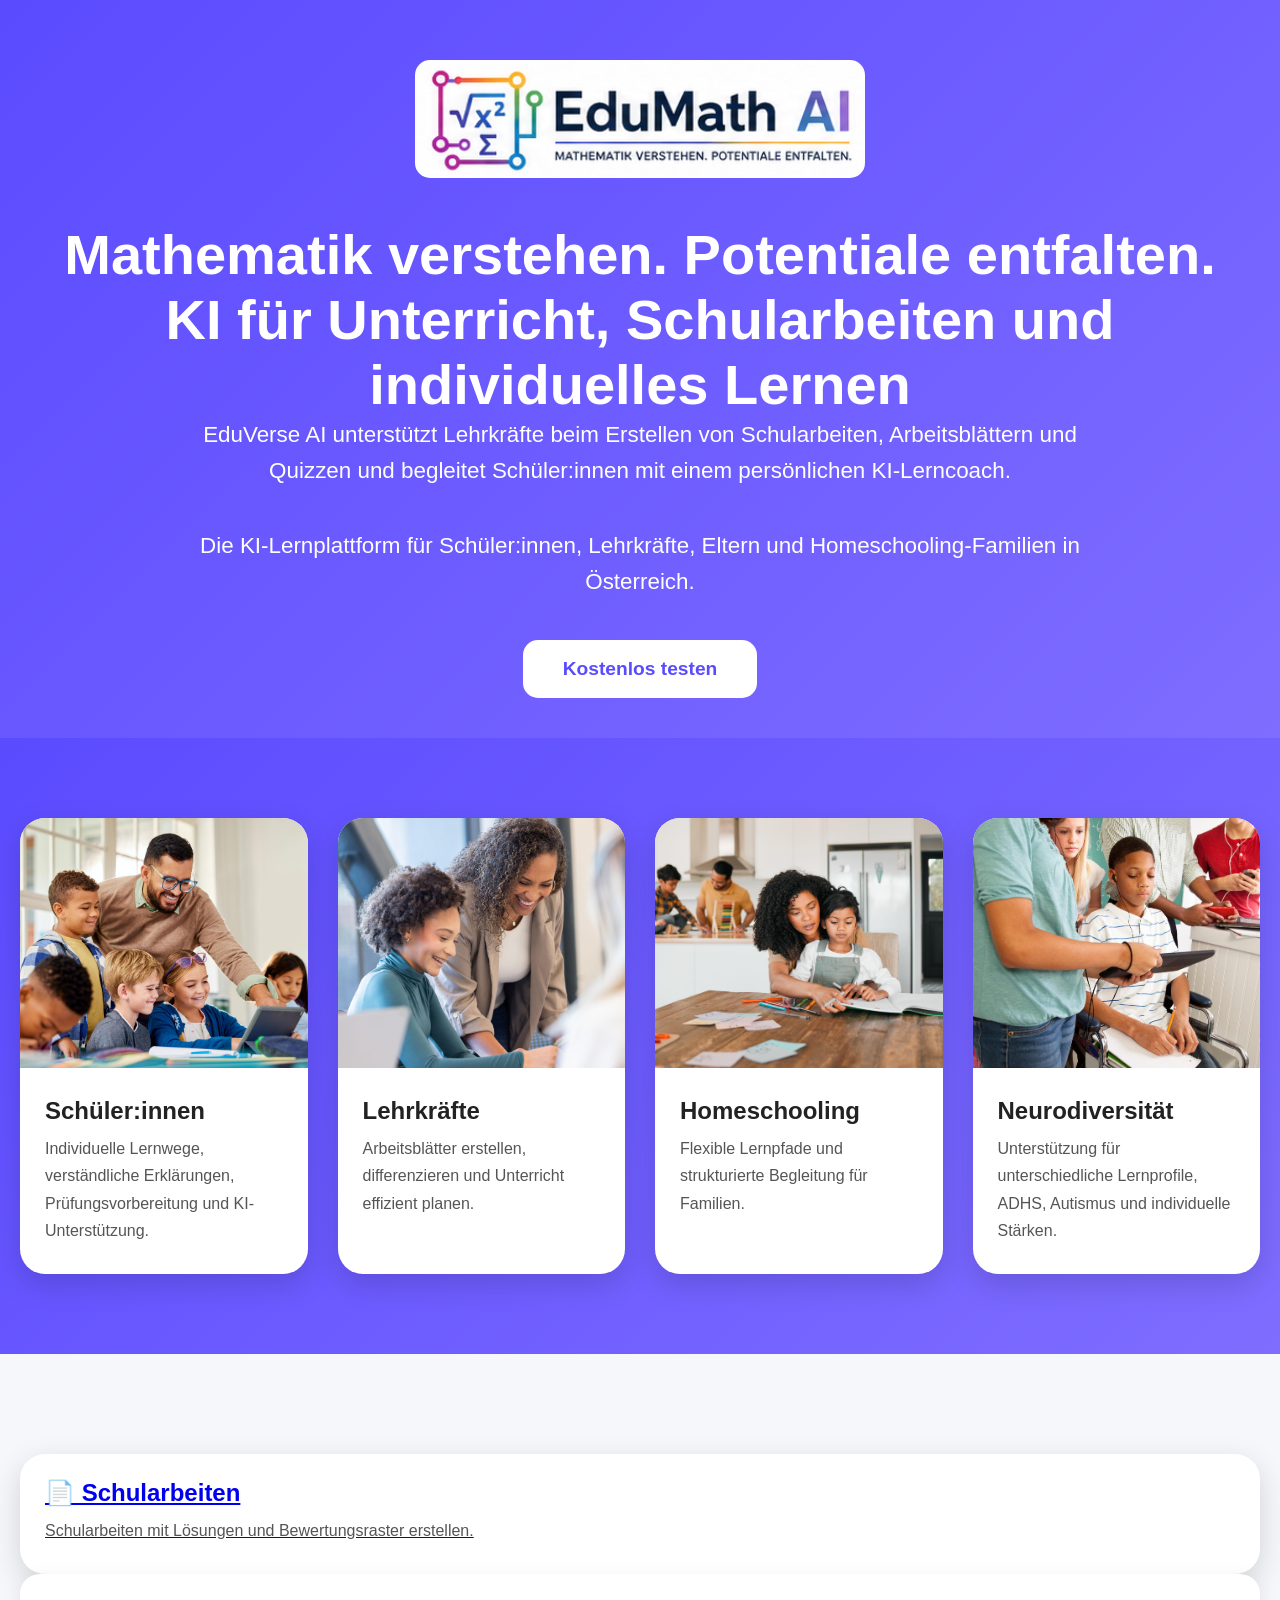
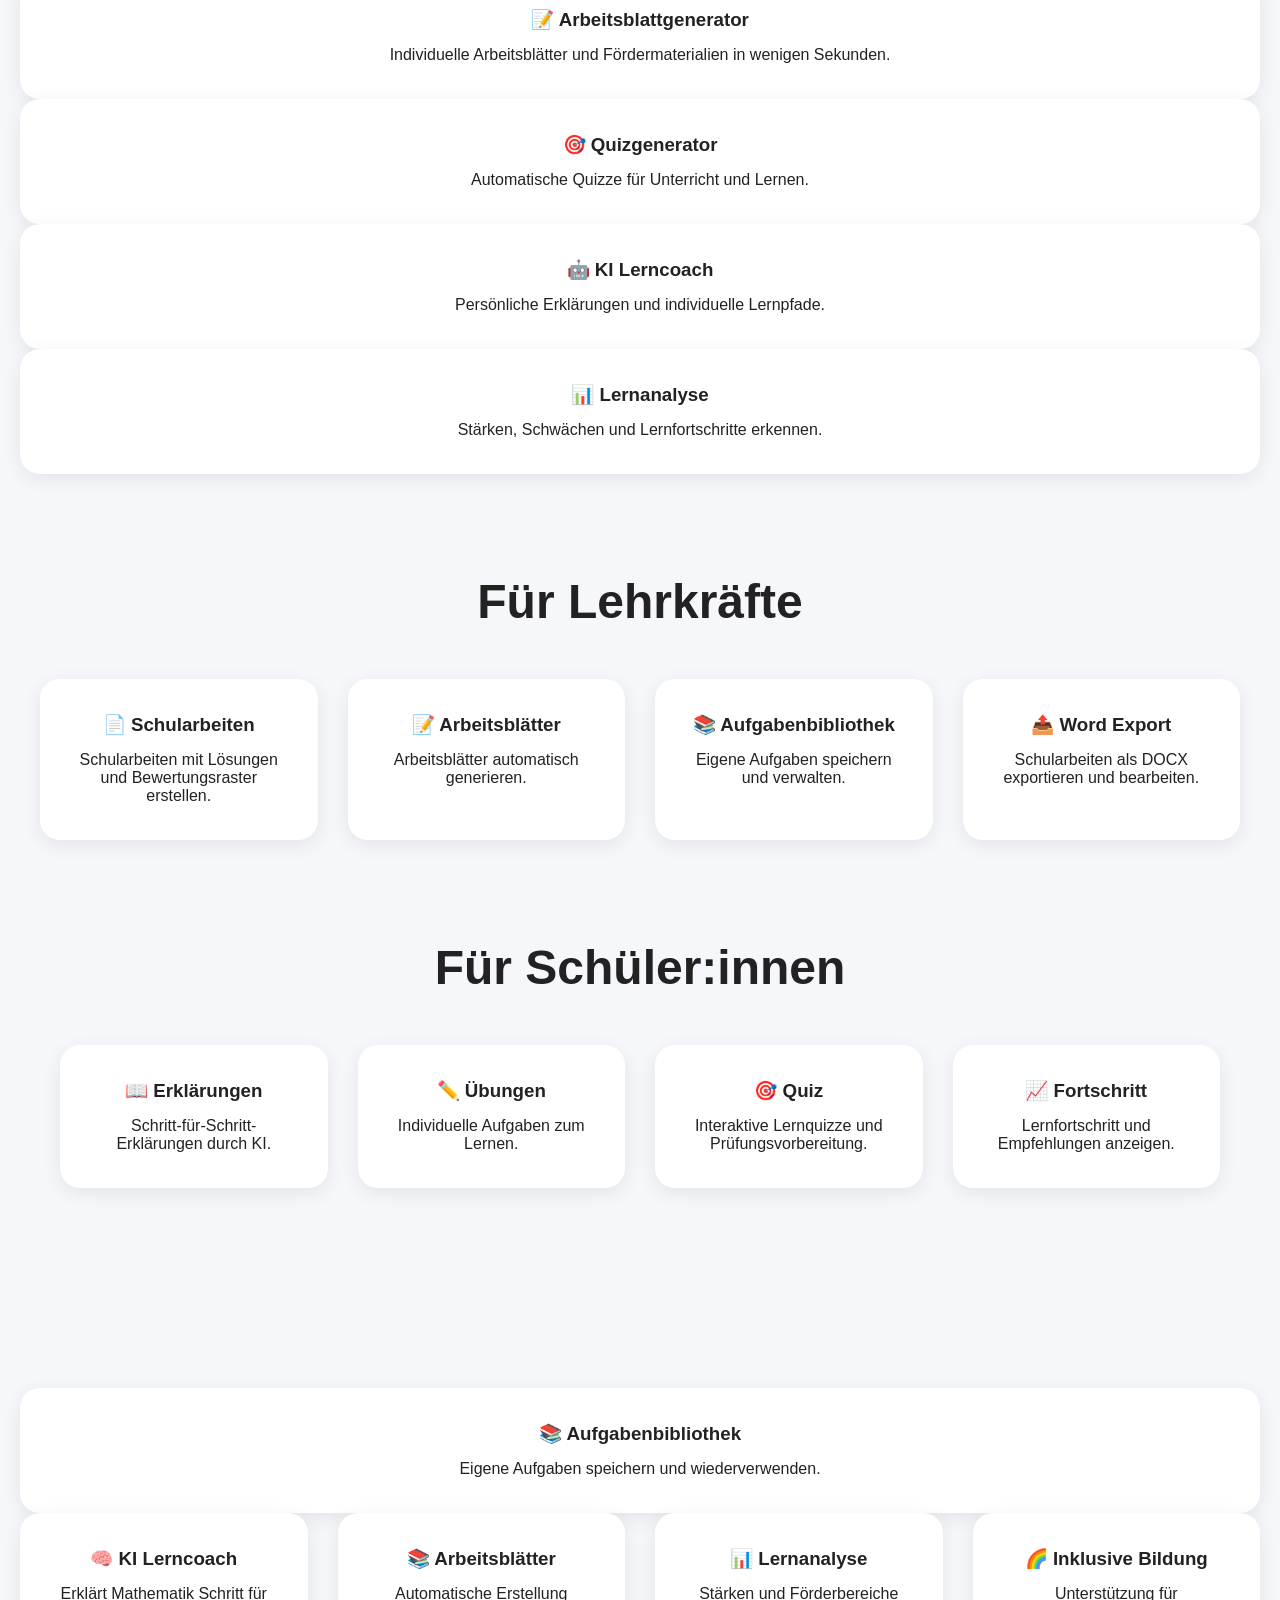
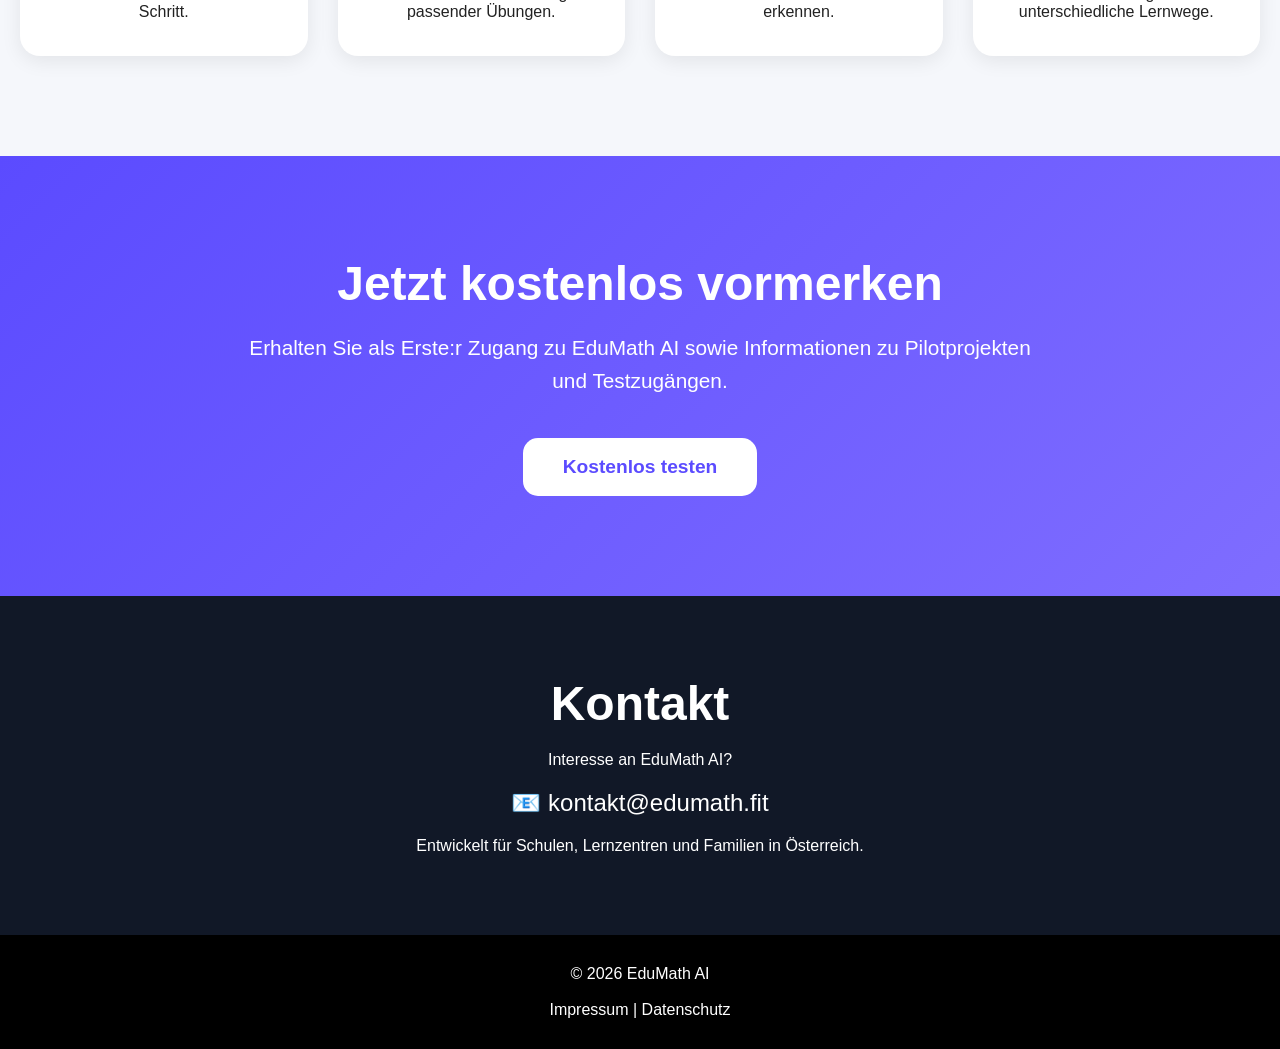
==== commit 9ebdd5f5: "Update index.html" ====
--- a/index.html
+++ b/index.html
@@ -283,13 +283,12 @@
 
 <section class="features">
 
-<div class="feature">
-<h3>📄 Schularbeiten-Generator</h3>
-<p>
-Erstellen Sie Schularbeiten mit Bausteinsystem,
-Lösungen und Word-Export.
-</p>
-</div>
+<a href="pages/teacher.html" class="card-link">
+<div class="card">
+<h3>📄 Schularbeiten</h3>
+<p>Schularbeiten mit Lösungen und Bewertungsraster erstellen.</p>
+</div>
+</a>
 
 <div class="feature">
 <h3>📝 Arbeitsblattgenerator</h3>
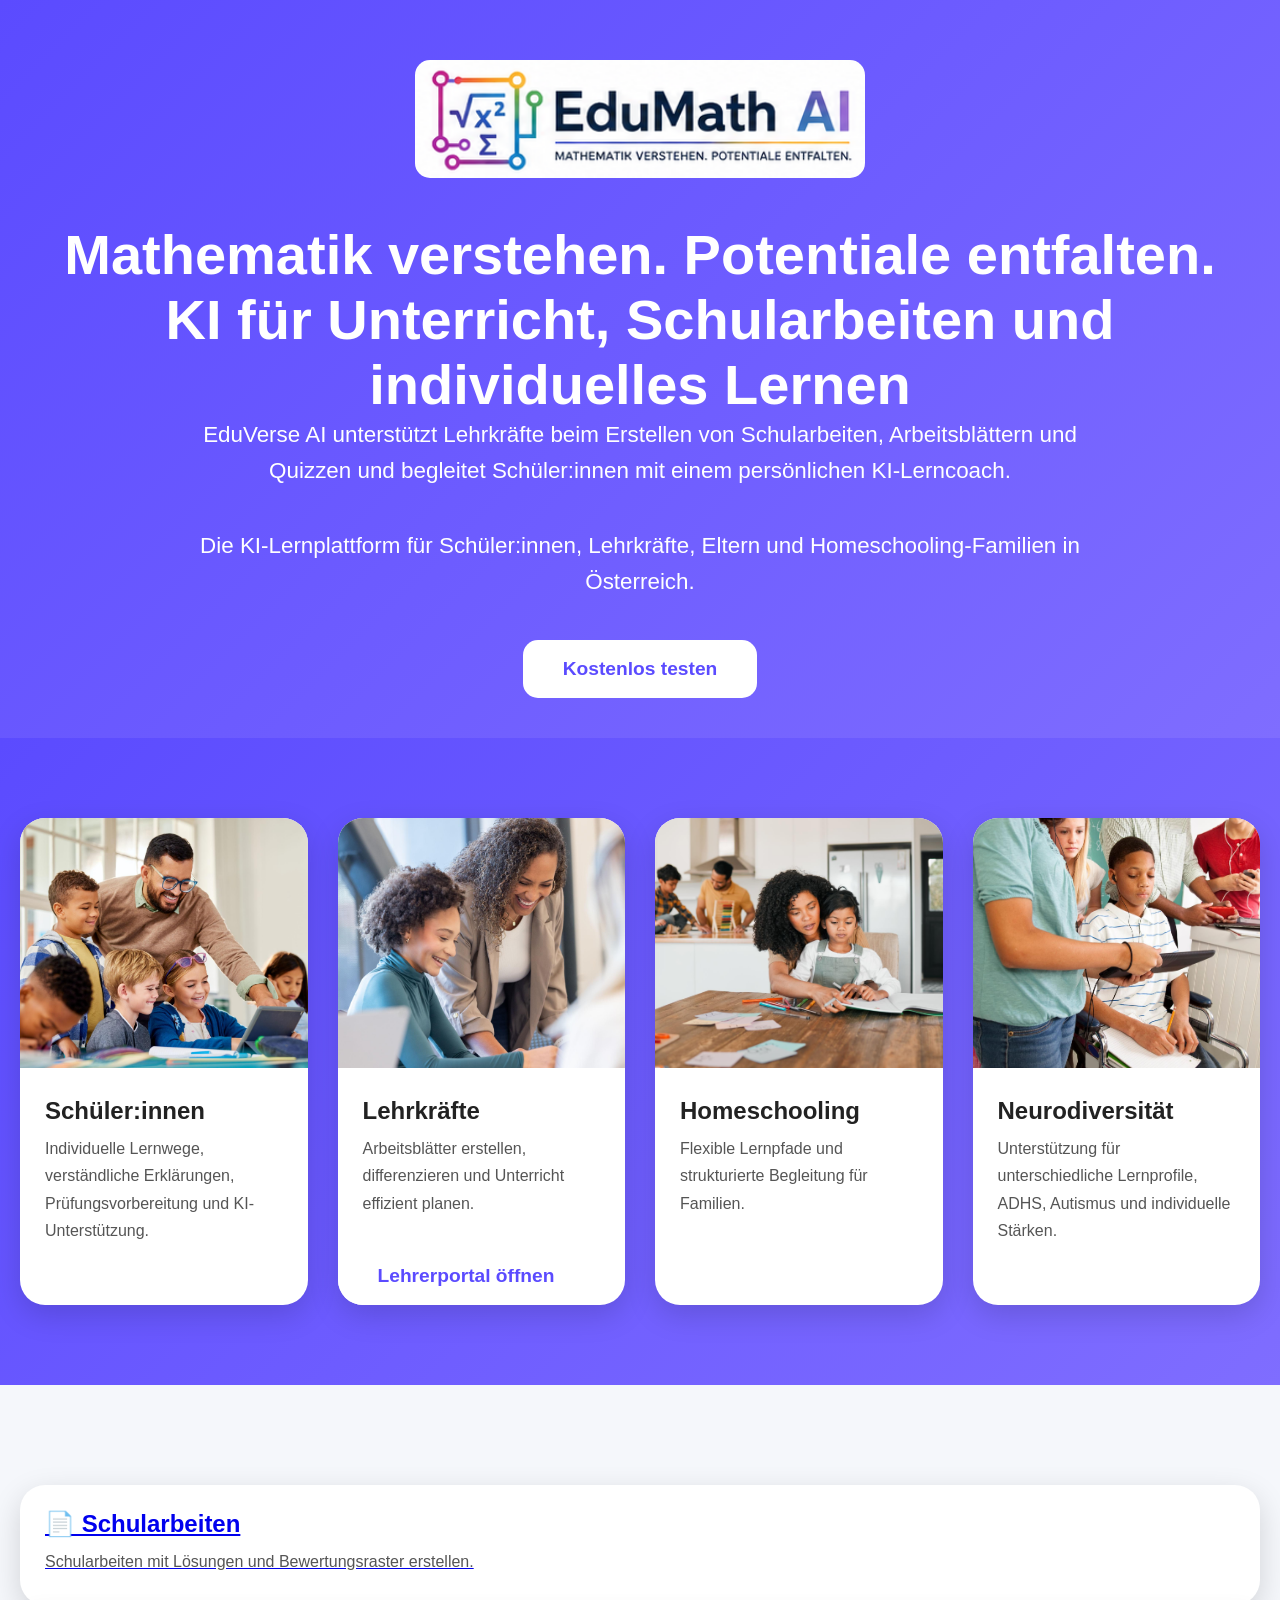
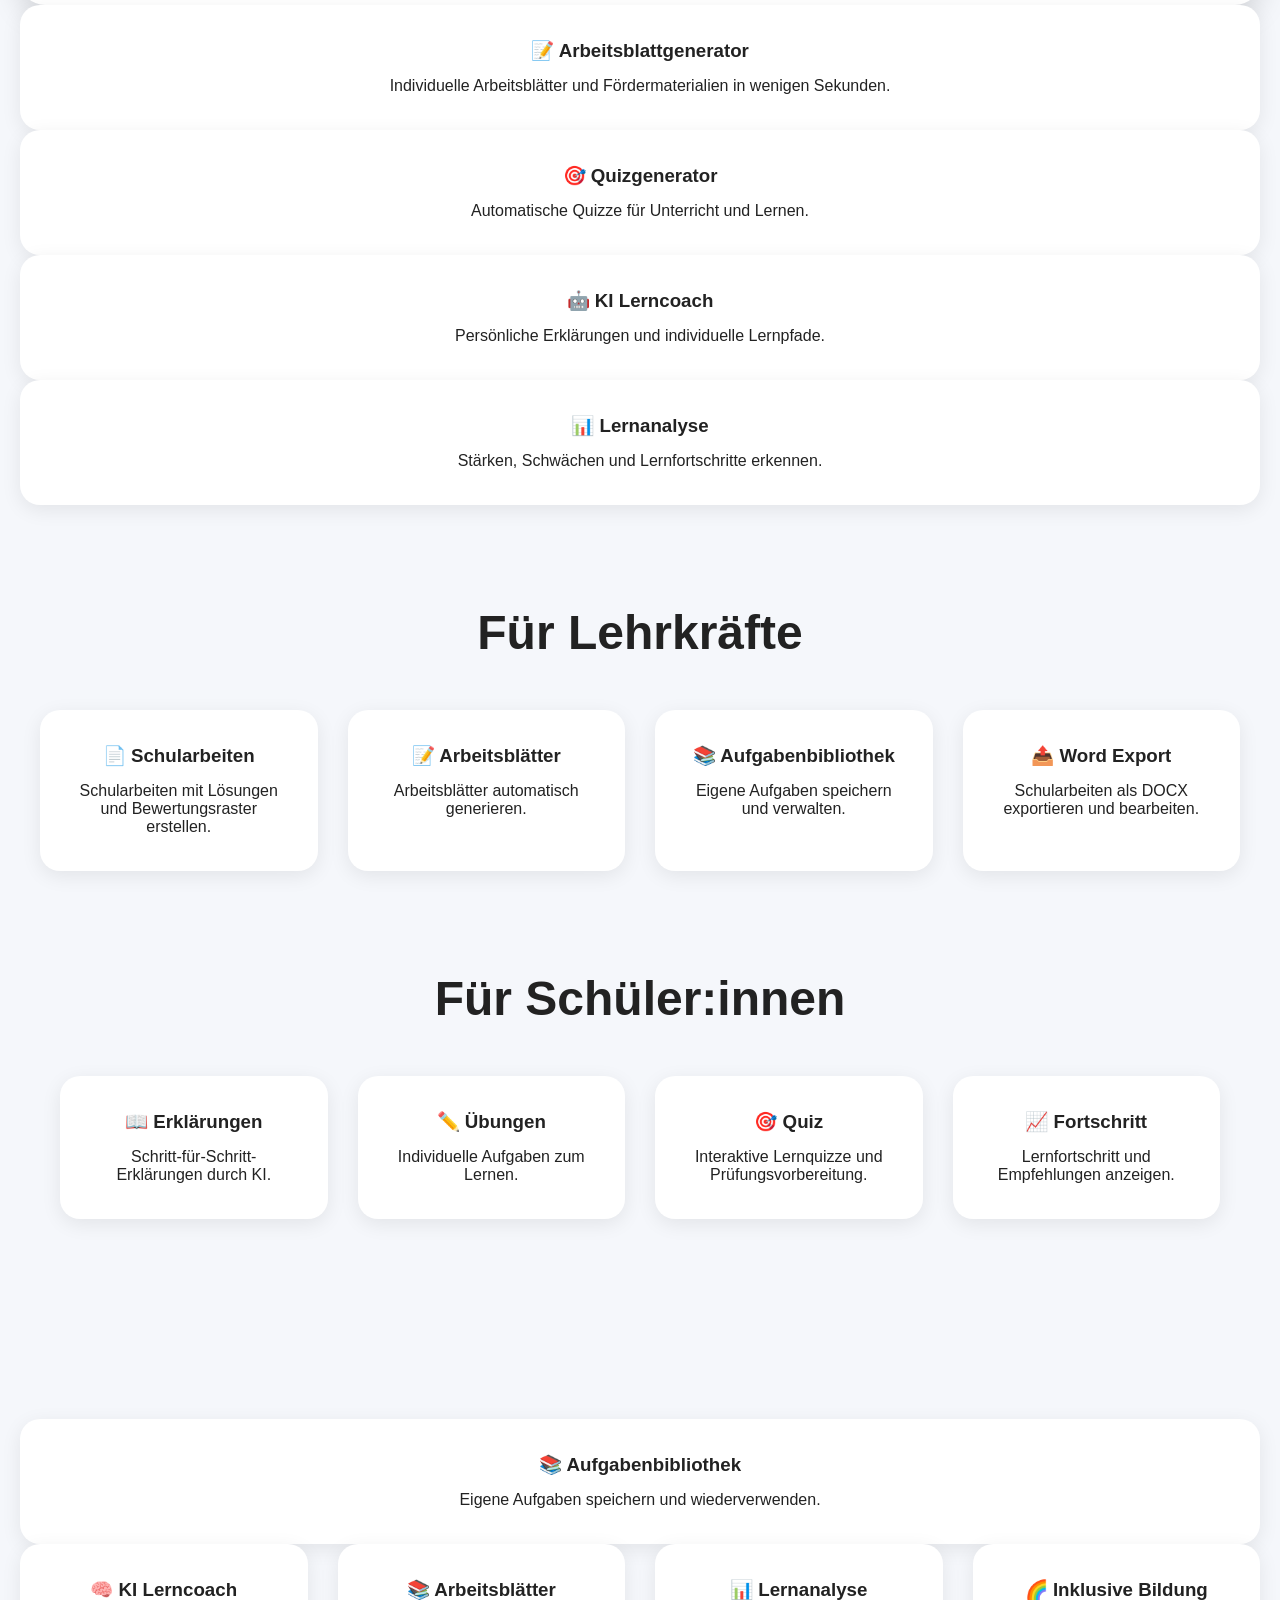
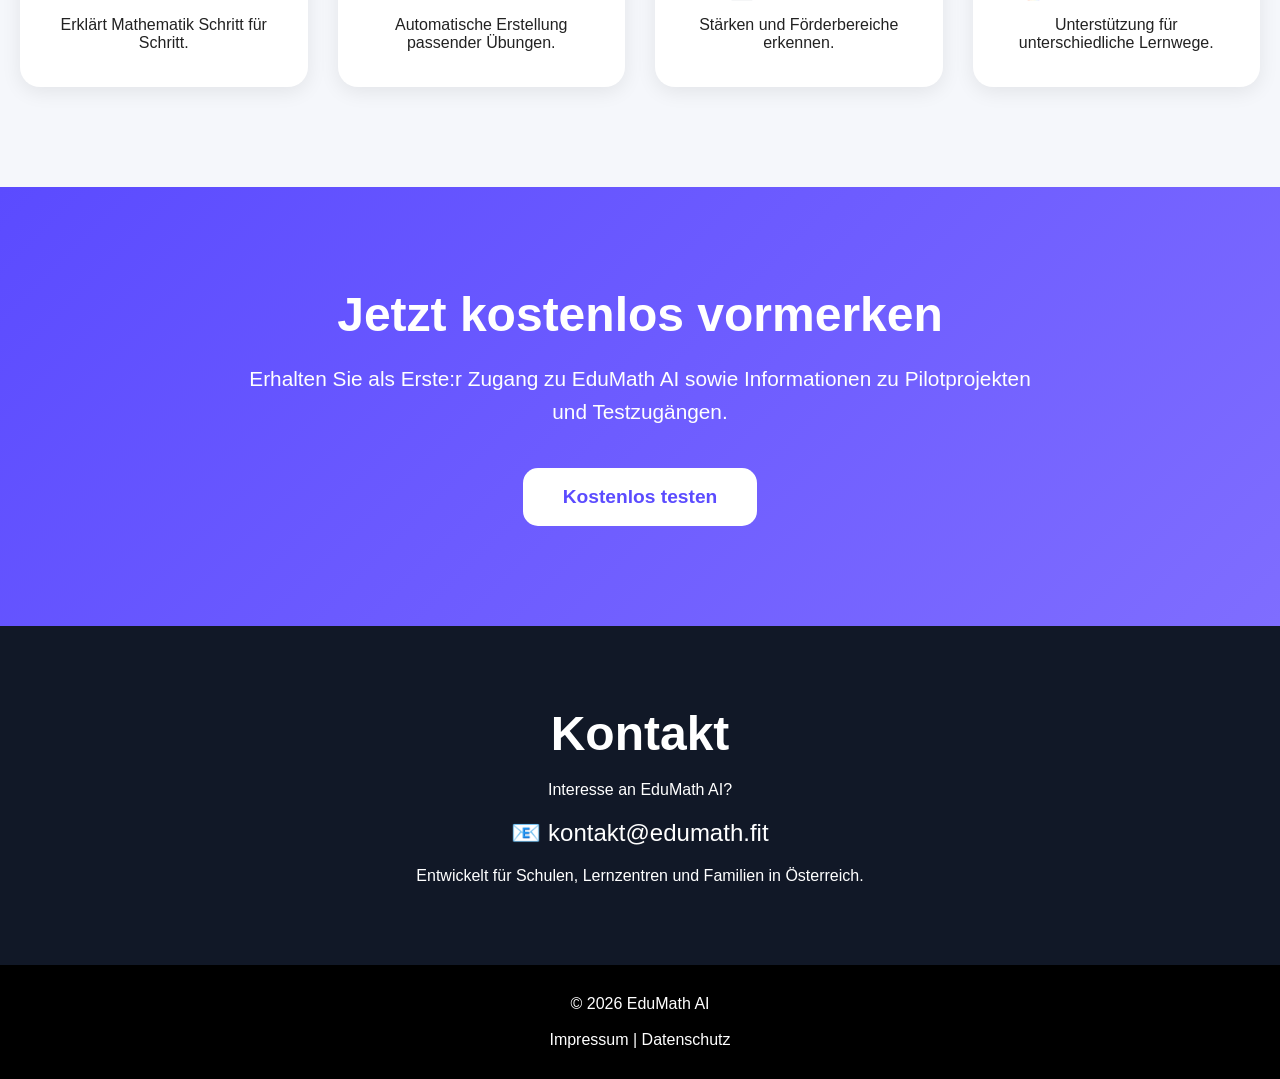
==== commit 8c8ebf09: "Update index.html" ====
--- a/index.html
+++ b/index.html
@@ -257,6 +257,11 @@
 Arbeitsblätter erstellen, differenzieren und
 Unterricht effizient planen.
 </p>
+
+<a href="pages/teacher.html" class="button">
+Lehrerportal öffnen
+</a>
+
 </div>
 
 <div class="card">
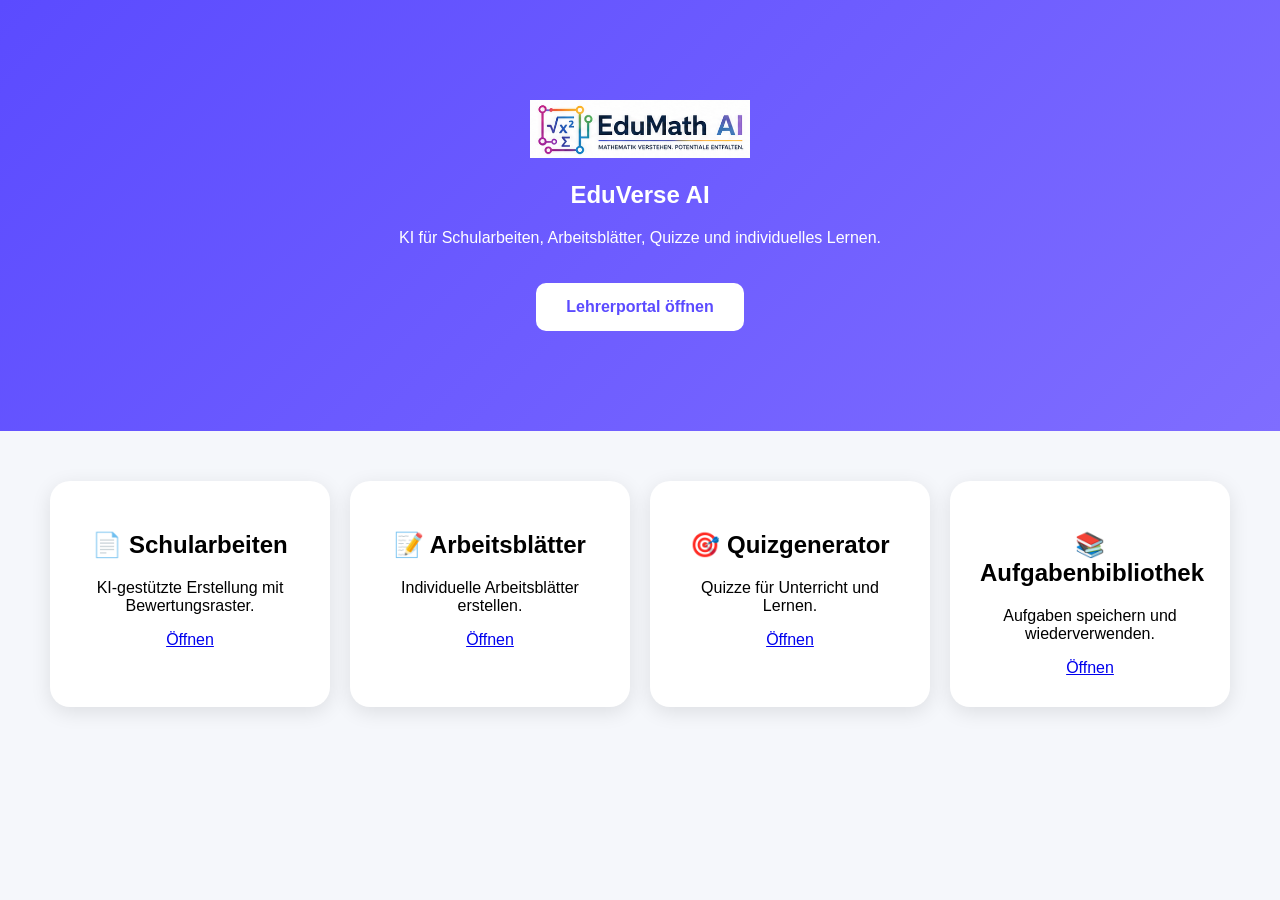
==== commit e0ffc0d0: "Create index.html" ====
--- a/index.html
+++ b/index.html
@@ -3,468 +3,100 @@
 <head>
 <meta charset="UTF-8">
 <meta name="viewport" content="width=device-width, initial-scale=1.0">
-
-<title>EduMath AI</title>
+<title>EduVerse AI</title>
 
 <style>
-*{
+body{
+font-family:Arial,sans-serif;
 margin:0;
-padding:0;
-box-sizing:border-box;
+background:#f5f7fb;
+text-align:center;
 }
 
-body{
-font-family:Arial,sans-serif;
-background:#f5f7fb;
-color:#222;
-}
-<nav class="navbar">
-<div class="nav-logo">EduMath AI</div>
-
-<div class="nav-links">
-<a href="#zielgruppen">Zielgruppen</a>
-<a href="#funktionen">Funktionen</a>
-<a href="#kontakt">Kontakt</a>
-</div>
-</nav>
-  .navbar{
-position:sticky;
-top:0;
-z-index:1000;
-display:flex;
-justify-content:space-between;
-align-items:center;
-padding:20px 40px;
-background:white;
-box-shadow:0 2px 10px rgba(0,0,0,.08);
-}
-
-.nav-logo{
-font-size:1.5rem;
-font-weight:bold;
-color:#5b4bff;
-}
-
-.nav-links{
-display:flex;
-gap:30px;
-}
-
-.nav-links a{
-text-decoration:none;
-color:#222;
-font-weight:bold;
-}
-
-.nav-links a:hover{
-color:#5b4bff;
-}
 .hero{
+padding:100px 20px;
 background:linear-gradient(135deg,#5b4bff,#7f6dff);
-padding:60px 20px 40px;
-text-align:center;
 color:white;
 }
 
 .hero img{
-max-width:450px;
-width:80%;
-margin-bottom:40px;
-border-radius:15px;
-}
-
-.hero h1{
-    font-size:3.5rem;
-    max-width:1200px;
-    margin:auto;
-}
-
-.hero p{
-font-size:1.4rem;
-max-width:900px;
-margin:auto;
-margin-bottom:40px;
-line-height:1.6;
+max-width:220px;
 }
 
 .button{
 display:inline-block;
+margin-top:20px;
+padding:15px 30px;
 background:white;
 color:#5b4bff;
-padding:18px 40px;
-border-radius:15px;
 text-decoration:none;
 font-weight:bold;
-font-size:1.2rem;
+border-radius:10px;
 }
 
-.audiences{
-background:linear-gradient(135deg,#5b4bff,#7f6dff);
-padding:80px 20px;
-}
-
-.audiences h2{
-text-align:center;
-color:white;
-font-size:3rem;
-margin-bottom:50px;
-}
-
-.audience-grid{
+.cards{
 display:grid;
-grid-template-columns:repeat(auto-fit,minmax(280px,1fr));
-gap:30px;
-max-width:1400px;
+grid-template-columns:repeat(auto-fit,minmax(250px,1fr));
+gap:20px;
+padding:50px;
+max-width:1200px;
 margin:auto;
 }
 
 .card{
 background:white;
-border-radius:25px;
-overflow:hidden;
-box-shadow:0 10px 30px rgba(0,0,0,.15);
-}
-
-.card img{
-width:100%;
-height:250px;
-object-fit:cover;
-}
-
-.card h3{
-padding:25px 25px 10px;
-font-size:1.5rem;
-}
-
-.card p{
-padding:0 25px 30px;
-line-height:1.7;
-color:#555;
-}
-
-.features{
-padding:100px 20px;
-max-width:1400px;
-margin:auto;
-}
-
-.features h2{
-text-align:center;
-font-size:3rem;
-margin-bottom:50px;
-}
-
-.feature-grid{
-display:grid;
-grid-template-columns:repeat(auto-fit,minmax(250px,1fr));
-gap:30px;
-}
-
-.feature{
-background:white;
-padding:35px;
+padding:30px;
 border-radius:20px;
-box-shadow:0 5px 20px rgba(0,0,0,.08);
-text-align:center;
-}
-
-.feature h3{
-margin-bottom:15px;
-}
-.cta{
-background:linear-gradient(135deg,#5b4bff,#7f6dff);
-padding:100px 20px;
-text-align:center;
-color:white;
-}
-
-.cta h2{
-font-size:3rem;
-margin-bottom:20px;
-}
-
-.cta p{
-max-width:800px;
-margin:auto;
-margin-bottom:40px;
-font-size:1.3rem;
-line-height:1.6;
-}
-.contact{
-background:#111827;
-color:white;
-padding:80px 20px;
-text-align:center;
-}
-
-.contact h2{
-font-size:3rem;
-margin-bottom:20px;
-}
-
-footer{
-background:black;
-color:white;
-text-align:center;
-padding:30px;
+box-shadow:0 5px 20px rgba(0,0,0,.1);
 }
 </style>
 
 </head>
-
 <body>
 
 <section class="hero">
 
-<img src="logo.png" alt="EduMath AI">
+<img src="logo.png" alt="EduVerse AI">
 
-<h1>Mathematik verstehen. Potentiale entfalten.</h1>
-<h1>KI für Unterricht, Schularbeiten und individuelles Lernen</h1>
+<h1>EduVerse AI</h1>
 
 <p>
-EduVerse AI unterstützt Lehrkräfte beim Erstellen von
-Schularbeiten, Arbeitsblättern und Quizzen und begleitet
-Schüler:innen mit einem persönlichen KI-Lerncoach.
-</p>
-<p>
-Die KI-Lernplattform für Schüler:innen, Lehrkräfte,
-Eltern und Homeschooling-Familien in Österreich.
-</p>
-
-<a href="#" class="button">
-Kostenlos testen
-</a>
-
-</section>
-
-<section id="zielgruppen" class="audiences">
-
-<div class="audience-grid">
-
-<div class="card">
-<img src="students.jpg" alt="">
-<h3>Schüler:innen</h3>
-<p>
-Individuelle Lernwege, verständliche Erklärungen,
-Prüfungsvorbereitung und KI-Unterstützung.
-</p>
-</div>
-
-<div class="card">
-<img src="teacher.jpg" alt="">
-<h3>Lehrkräfte</h3>
-<p>
-Arbeitsblätter erstellen, differenzieren und
-Unterricht effizient planen.
+KI für Schularbeiten, Arbeitsblätter, Quizze und individuelles Lernen.
 </p>
 
 <a href="pages/teacher.html" class="button">
 Lehrerportal öffnen
 </a>
 
+</section>
+
+<div class="cards">
+
+<div class="card">
+<h2>📄 Schularbeiten</h2>
+<p>KI-gestützte Erstellung mit Bewertungsraster.</p>
+<a href="pages/exams.html">Öffnen</a>
 </div>
 
 <div class="card">
-<img src="homeschool.jpg" alt="">
-<h3>Homeschooling</h3>
-<p>
-Flexible Lernpfade und strukturierte Begleitung
-für Familien.
-</p>
+<h2>📝 Arbeitsblätter</h2>
+<p>Individuelle Arbeitsblätter erstellen.</p>
+<a href="pages/worksheets.html">Öffnen</a>
 </div>
 
 <div class="card">
-<img src="neurodiversity.jpg" alt="">
-<h3>Neurodiversität</h3>
-<p>
-Unterstützung für unterschiedliche Lernprofile,
-ADHS, Autismus und individuelle Stärken.
-</p>
+<h2>🎯 Quizgenerator</h2>
+<p>Quizze für Unterricht und Lernen.</p>
+<a href="pages/quiz.html">Öffnen</a>
+</div>
+
+<div class="card">
+<h2>📚 Aufgabenbibliothek</h2>
+<p>Aufgaben speichern und wiederverwenden.</p>
+<a href="pages/library.html">Öffnen</a>
 </div>
 
 </div>
 
-</section>
-
-<section class="features">
-
-<a href="pages/teacher.html" class="card-link">
-<div class="card">
-<h3>📄 Schularbeiten</h3>
-<p>Schularbeiten mit Lösungen und Bewertungsraster erstellen.</p>
-</div>
-</a>
-
-<div class="feature">
-<h3>📝 Arbeitsblattgenerator</h3>
-<p>
-Individuelle Arbeitsblätter und Fördermaterialien
-in wenigen Sekunden.
-</p>
-</div>
-
-<div class="feature">
-<h3>🎯 Quizgenerator</h3>
-<p>
-Automatische Quizze für Unterricht und Lernen.
-</p>
-</div>
-
-<div class="feature">
-<h3>🤖 KI Lerncoach</h3>
-<p>
-Persönliche Erklärungen und individuelle Lernpfade.
-</p>
-</div>
-
-<div class="feature">
-<h3>📊 Lernanalyse</h3>
-<p>
-Stärken, Schwächen und Lernfortschritte erkennen.
-</p>
-</div>
-<section class="features">
-
-<h2>Für Lehrkräfte</h2>
-
-<div class="feature-grid">
-
-<div class="feature">
-<h3>📄 Schularbeiten</h3>
-<p>Schularbeiten mit Lösungen und Bewertungsraster erstellen.</p>
-</div>
-
-<div class="feature">
-<h3>📝 Arbeitsblätter</h3>
-<p>Arbeitsblätter automatisch generieren.</p>
-</div>
-
-<div class="feature">
-<h3>📚 Aufgabenbibliothek</h3>
-<p>Eigene Aufgaben speichern und verwalten.</p>
-</div>
-
-<div class="feature">
-<h3>📤 Word Export</h3>
-<p>Schularbeiten als DOCX exportieren und bearbeiten.</p>
-</div>
-
-</div>
-<section class="features">
-
-<h2>Für Schüler:innen</h2>
-
-<div class="feature-grid">
-
-<div class="feature">
-<h3>📖 Erklärungen</h3>
-<p>Schritt-für-Schritt-Erklärungen durch KI.</p>
-</div>
-
-<div class="feature">
-<h3>✏️ Übungen</h3>
-<p>Individuelle Aufgaben zum Lernen.</p>
-</div>
-
-<div class="feature">
-<h3>🎯 Quiz</h3>
-<p>Interaktive Lernquizze und Prüfungsvorbereitung.</p>
-</div>
-
-<div class="feature">
-<h3>📈 Fortschritt</h3>
-<p>Lernfortschritt und Empfehlungen anzeigen.</p>
-</div>
-
-</div>
-
-</section>
-</section>
-<div class="feature">
-<h3>📚 Aufgabenbibliothek</h3>
-<p>
-Eigene Aufgaben speichern und wiederverwenden.
-</p>
-</div>
-
-<div class="feature-grid">
-
-<div class="feature">
-<h3>🧠 KI Lerncoach</h3>
-<p>
-Erklärt Mathematik Schritt für Schritt.
-</p>
-</div>
-
-<div class="feature">
-<h3>📚 Arbeitsblätter</h3>
-<p>
-Automatische Erstellung passender Übungen.
-</p>
-</div>
-
-<div class="feature">
-<h3>📊 Lernanalyse</h3>
-<p>
-Stärken und Förderbereiche erkennen.
-</p>
-</div>
-
-<div class="feature">
-<h3>🌈 Inklusive Bildung</h3>
-<p>
-Unterstützung für unterschiedliche Lernwege.
-</p>
-</div>
-
-</div>
-
-</section>
-
-</section>
-
-<section class="cta">
-
-<h2>Jetzt kostenlos vormerken</h2>
-
-<p>
-Erhalten Sie als Erste:r Zugang zu EduMath AI sowie Informationen zu Pilotprojekten und Testzugängen.
-</p>
-
-<a href="mailto:kontakt@edumath.fit" class="button">
-Kostenlos testen
-</a>
-
-</section>
-
-<section class="contact">
-
-<h2>Kontakt</h2>
-
-<p>
-Interesse an EduMath AI?
-</p>
-
-<p style="margin-top:20px;font-size:1.5rem;">
-📧 kontakt@edumath.fit
-</p>
-
-<p style="margin-top:20px;">
-Entwickelt für Schulen, Lernzentren und Familien in Österreich.
-</p>
-
-</section>
-
-<footer>
-
-<p>© 2026 EduMath AI</p>
-
-<br>
-
-<p>
-Impressum | Datenschutz
-</p>
-
-</footer>
 </body>
 </html>
